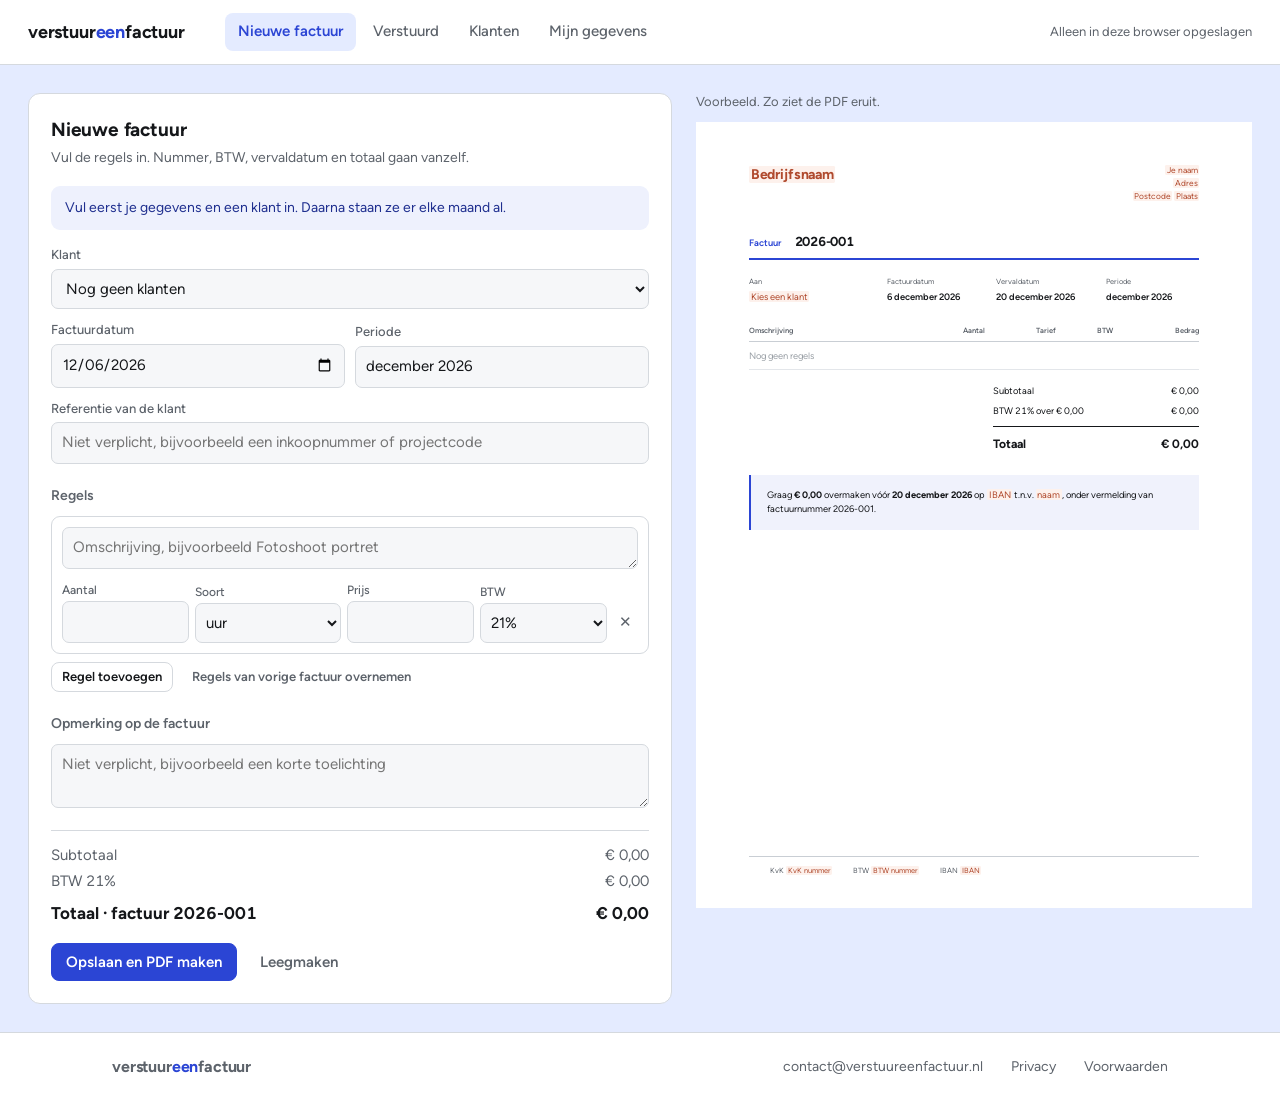
==== maken.html @ 12eea0ed "Factuurtool op /maken in de stijl van de site Kopie van de tool met het menu, lettertype en lichtbla" ====
<!doctype html>
<html lang="nl">
<head>
<meta charset="utf-8">
<meta name="viewport" content="width=device-width,initial-scale=1">
<title>Factuur maken | Verstuur een factuur</title>
<meta name="robots" content="noindex">
<!-- Alles lokaal: geen externe scripts of verzoeken. Gegevens staan alleen in de browser van de gebruiker. Stijl en lettertype komen van de eigen site. -->
<link rel="stylesheet" href="/assets/site.css">
<style>
:root{
  --desk:#e4ebff; --lb:#e4ebff;
}
*{box-sizing:border-box}
html,body{margin:0}
body{background:var(--desk);color:var(--ink);font:15px/1.45 var(--font);}
button,input,select,textarea{font:inherit;color:inherit}
:focus-visible{outline:2px solid var(--accent);outline-offset:2px}

/* Menu: zelfde als de landingspagina, met de tabbladen van de tool erin */
.app-nav .wrap{max-width:none;padding:0 28px}
.app-nav .logo{margin-right:12px}
.tabs{display:flex;gap:4px}
.tabs button{border:0;background:none;padding:8px 13px;border-radius:8px;cursor:pointer;color:var(--muted);font-weight:500;white-space:nowrap}
.tabs button:hover{background:var(--field);color:var(--ink)}
.tabs button[aria-selected=true]{background:var(--lb);color:var(--accent);font-weight:600}
.app-nav .local{margin-left:auto;font-size:13px;color:var(--muted);white-space:nowrap}

/* Melding op de telefoon */
.mobile-note{display:none;margin:12px 16px 0;padding:12px 14px;border:1.5px solid #cfd9fb;background:#fff;border-radius:12px;font-size:14px;gap:12px;align-items:center}
.mobile-note button{margin-left:auto;border:0;background:var(--accent);color:#fff;font-weight:600;border-radius:8px;padding:7px 12px;cursor:pointer}
@media (max-width:720px){
  .mobile-note:not([hidden]){display:flex}
  .app-nav .wrap{flex-wrap:wrap;height:auto;padding:10px 16px;gap:8px}
  .app-nav .tabs{order:3;width:100%;overflow-x:auto}
  .app-nav .local{display:none}
}

/* Werkvlak */
.work{display:grid;grid-template-columns:minmax(380px,520px) auto;justify-content:center;gap:40px;padding:28px;align-items:start}
.panel{background:var(--panel);border-radius:12px;padding:22px;border:1px solid var(--line)}
.panel h2{font-size:19px;margin:0 0 4px;letter-spacing:-.01em}
.panel p.hint{margin:0 0 18px;color:var(--muted);font-size:14px}
.panel h3{font-size:14px;margin:22px 0 10px;color:var(--muted);font-weight:600}
.view[hidden]{display:none}

label{display:block;font-size:13px;color:var(--muted);margin-bottom:4px;font-weight:500}
.f{margin-bottom:12px}
.row{display:grid;gap:10px;grid-template-columns:1fr 1fr;align-items:end}
.row3{display:grid;gap:10px;grid-template-columns:2fr 1fr;align-items:end}
input,select,textarea{width:100%;padding:9px 10px;border:1px solid var(--line);border-radius:7px;background:var(--field)}
input:focus,select:focus,textarea:focus{background:#fff;border-color:var(--accent);outline:none}
textarea{resize:vertical;min-height:40px}
input[type=color]{padding:2px;height:38px}

/* Factuurregels */
.line{border:1px solid var(--line);border-radius:9px;padding:10px;margin-bottom:8px;background:#fff}
.line .nums{display:grid;grid-template-columns:1fr 1.15fr 1fr 1fr auto;gap:6px;margin-top:6px;align-items:end}
.line .nums label{font-size:12px;margin-bottom:2px}
.line .nums select,.line .nums input{padding:9px 6px}
.del{border:0;background:none;color:var(--muted);cursor:pointer;padding:9px 6px;border-radius:6px}
.del:hover{color:var(--warn);background:#fbeeeb}

.btn{display:inline-flex;align-items:center;justify-content:center;gap:6px;border:1px solid var(--line);background:#fff;padding:9px 14px;border-radius:8px;cursor:pointer;font-weight:600}
.btn:hover{border-color:var(--ink)}
.btn.primary{background:var(--accent);border-color:var(--accent);color:#fff}
.btn.primary:hover{filter:brightness(1.08)}
.btn.small{padding:6px 10px;font-size:13px}
.btn.quiet{border-color:transparent;color:var(--muted)}
.btn.quiet:hover{color:var(--ink);border-color:var(--line)}
.actions{display:flex;flex-wrap:wrap;gap:8px;margin-top:16px}

.sum{margin-top:16px;padding-top:12px;border-top:1px solid var(--line);font-variant-numeric:tabular-nums}
.sum div{display:flex;justify-content:space-between;padding:2px 0;color:var(--muted)}
.sum div.tot{color:var(--ink);font-weight:700;font-size:17px;padding-top:6px}

.note{padding:12px 14px;border-radius:9px;background:#eef1fd;color:#1f2f8f;font-size:14px;margin-bottom:16px}
.note.ok{background:#e8f4ee;color:#155c39}
.note[hidden]{display:none}

/* Lijsten */
table.list{width:100%;border-collapse:collapse;font-variant-numeric:tabular-nums;font-size:14px}
table.list th{text-align:left;font-size:12px;color:var(--muted);font-weight:600;padding:6px 6px;border-bottom:1px solid var(--line)}
table.list td{overflow-wrap:break-word;padding:9px 6px;border-bottom:1px solid var(--line);vertical-align:middle}
table.list tr.sel td{background:#f1f3fd}
table.list tr{cursor:pointer}
table.list td.r,table.list th.r{text-align:right}
table.list td.r,table.list td.n{white-space:nowrap;overflow-wrap:normal}
.pill{display:inline-block;font-size:12px;padding:2px 8px;border-radius:99px;background:#fbeeeb;color:var(--warn);font-weight:600;border:0;cursor:pointer}
.pill.paid{background:#e8f4ee;color:var(--ok)}
.empty{color:var(--muted);font-size:14px;padding:12px 0}

/* Voorbeeld van het A4 */
.stage{position:sticky;top:88px}
.stage .cap{font-size:13px;color:var(--muted);margin:0 0 10px}
.sheetwrap{overflow:auto}
.sheet{zoom:.85}

/* ===== De factuur zelf ===== */
.inv{--c:var(--accent);width:210mm;min-height:297mm;background:#fff;padding:16mm 20mm 12mm;box-shadow:0 1px 2px rgba(20,30,50,.08),0 12px 40px rgba(20,30,50,.10);display:flex;flex-direction:column;font:10pt/1.5 var(--font);color:#15171a}
.inv .top{display:flex;justify-content:space-between;align-items:flex-start;gap:12mm}
.inv .brand img{max-height:22mm;max-width:70mm;display:block}
.inv .brand .name{font-size:15pt;font-weight:700;letter-spacing:-.01em}
.inv .from{text-align:right;font-size:9pt;color:#5d636b;line-height:1.55}
.inv .title{margin:12mm 0 0;display:flex;align-items:baseline;gap:5mm;border-bottom:2.5pt solid var(--c);padding-bottom:3mm}
.inv .title .w{font-size:10pt;font-weight:600;color:var(--c)}
.inv .title .nr{font-size:14pt;font-weight:700;letter-spacing:-.02em;line-height:1;font-variant-numeric:tabular-nums}
.inv .title .ref{margin-left:auto;font-size:10pt;color:#5d636b}
.inv .title .ref b{color:#15171a;font-weight:600;margin-left:1.5mm}
.inv .meta{display:grid;grid-template-columns:1.3fr 1fr 1fr 1fr;gap:6mm;margin:6mm 0 8mm}
.inv .meta .k{font-size:8pt;color:#5d636b;margin-bottom:1mm}
.inv .meta .v{font-weight:600}
.inv .meta .to .v{font-weight:400;line-height:1.5}
.inv .meta .to .v b{font-weight:600}
.inv table{width:100%;border-collapse:collapse;font-variant-numeric:tabular-nums}
.inv th{font-size:8pt;color:#5d636b;font-weight:600;text-align:left;padding:0 0 2mm;border-bottom:.6pt solid #c9ced4}
.inv td{padding:2.4mm 0;border-bottom:.6pt solid #e3e6ea;vertical-align:top}
.inv tr{break-inside:avoid}
.inv .r{text-align:right}
.inv td.d{padding-right:6mm;white-space:pre-line}
.inv .totals{margin-left:auto;width:78mm;margin-top:4mm;break-inside:avoid;font-variant-numeric:tabular-nums}
.inv .totals div{display:flex;justify-content:space-between;padding:1.2mm 0}
.inv .totals .g{border-top:1.4pt solid #15171a;margin-top:2mm;padding-top:3mm;font-size:13pt;font-weight:700}
.inv .memo{margin-top:6mm;white-space:pre-line}
.inv .pay{margin-top:7mm;break-inside:avoid;padding:5mm 6mm;background:color-mix(in srgb,var(--c) 7%,#fff);border-left:2.5pt solid var(--c)}
.inv .nw{white-space:nowrap}
.inv .qr{margin:5mm 0 0;break-inside:avoid;break-before:avoid;width:110mm;display:flex;align-items:center;gap:5mm;font-size:8.5pt;line-height:1.45;color:#5d636b}
.inv .qr figcaption{flex:1;border-left:1.4pt solid var(--c);padding-left:4mm}
.inv .qr figcaption b{display:block;color:#15171a;font-size:9.5pt;margin-bottom:1mm}
.inv .qr svg{width:26mm;height:26mm;display:block;flex:none}
.inv .grow{flex:1}
.inv .paygroup,.inv .endgroup{break-inside:avoid}
.inv .terms{margin-top:6mm;break-inside:avoid;font-size:8pt;color:#5d636b;white-space:pre-line;max-width:140mm}
.inv .foot{margin-top:6mm;break-inside:avoid;break-before:avoid;padding-top:3mm;border-top:.6pt solid #c9ced4;display:flex;flex-wrap:wrap;gap:2mm 8mm;font-size:8pt;color:#5d636b}
.inv .foot b{color:#15171a;font-weight:600}
.inv .ph{color:#b04a2e;background:#fdf1ec;border-radius:2px;padding:0 2px}

@media (min-width:1600px){ .sheet{zoom:1} }
@media (max-width:1320px){
  .work{grid-template-columns:minmax(360px,1fr) auto;gap:24px}
  .sheet{zoom:.7}
}
@media (max-width:980px){
  .work{grid-template-columns:1fr;padding:16px}
  .stage{position:static}
  .sheet{zoom:.5}
}

@media print{
  @page{size:A4;margin:0}   /* geen marge: dan zet de browser er geen eigen kop/voettekst in */
  body{background:#fff}
  .app-nav,.mobile-note,.site-foot,.panel,.stage .cap{display:none!important}
  .work{display:block;padding:0}
  .stage{position:static}
  .sheet{zoom:1}
  .inv{box-shadow:none;min-height:296mm;-webkit-box-decoration-break:clone;box-decoration-break:clone}   /* clone: witruimte boven en onder op elke pagina */
  .inv .ph{background:none}
}
</style>
</head>
<body>

<header class="site-nav app-nav">
  <div class="wrap">
  <a class="logo" href="/">verstuur<span>een</span>factuur</a>
  <nav class="tabs" role="tablist" aria-label="Onderdelen van de tool">
    <button role="tab" data-tab="nieuw" aria-selected="true">Nieuwe factuur</button>
    <button role="tab" data-tab="archief">Verstuurd</button>
    <button role="tab" data-tab="klanten">Klanten</button>
    <button role="tab" data-tab="ik">Mijn gegevens</button>
  </nav>
  <span class="local">Alleen in deze browser opgeslagen</span>
  </div>
</header>
<div class="mobile-note" id="mobile-note" hidden><span>Dit werkt het best op een computer. Op een telefoon kan het ook, maar het is minder handig.</span><button type="button" id="mobile-ok">Oké</button></div>

<main class="work">
  <section>
    <!-- Nieuwe factuur -->
    <div class="panel view" id="v-nieuw">
      <h2>Nieuwe factuur</h2>
      <p class="hint">Vul de regels in. Nummer, BTW, vervaldatum en totaal gaan vanzelf.</p>
      <div class="note" id="firstrun" hidden>Vul eerst je gegevens en een klant in. Daarna staan ze er elke maand al.</div>

      <div class="f">
        <label for="d-klant">Klant</label>
        <select id="d-klant"></select>
      </div>
      <div class="row">
        <div class="f"><label for="d-datum">Factuurdatum</label><input id="d-datum" type="date"></div>
        <div class="f"><label for="d-periode">Periode</label><input id="d-periode" placeholder="oktober 2026"></div>
      </div>
      <div class="f"><label for="d-ref">Referentie van de klant</label><input id="d-ref" placeholder="Niet verplicht, bijvoorbeeld een inkoopnummer of projectcode"></div>

      <h3>Regels</h3>
      <div id="lines"></div>
      <div class="actions" style="margin-top:4px">
        <button class="btn small" id="addline">Regel toevoegen</button>
        <button class="btn small quiet" id="copylast">Regels van vorige factuur overnemen</button>
      </div>

      <h3>Opmerking op de factuur</h3>
      <textarea id="d-notitie" rows="2" placeholder="Niet verplicht, bijvoorbeeld een korte toelichting"></textarea>

      <div class="sum" id="sum"></div>

      <div class="actions">
        <button class="btn primary" id="finish">Opslaan en PDF maken</button>
        <button class="btn quiet" id="reset">Leegmaken</button>
      </div>
    </div>

    <!-- Archief -->
    <div class="panel view" id="v-archief" hidden>
      <h2>Verstuurd</h2>
      <p class="hint">Klik op een factuur om hem te bekijken. Klik op het label om hem op betaald te zetten.</p>
      <div class="note ok" id="saved" hidden></div>
      <div id="archlist"></div>
      <div class="actions" id="archactions" hidden>
        <button class="btn primary" id="a-pdf">PDF opnieuw maken</button>
        <button class="btn" id="a-mail">Mail opstellen</button>
        <button class="btn quiet" id="a-copy">Kopiëren naar nieuwe factuur</button>
        <button class="btn quiet" id="a-del" hidden>Laatste factuur verwijderen</button>
      </div>
    </div>

    <!-- Klanten -->
    <div class="panel view" id="v-klanten" hidden>
      <h2>Klanten</h2>
      <p class="hint">Eén keer invullen. Werk je per uur, dan staat het tarief al klaar. Bij een vast bedrag vul je elke maand alleen het bedrag in.</p>
      <div id="klantlist"></div>
      <h3 id="k-kop">Nieuwe klant</h3>
      <form id="klantform" autocomplete="off">
        <div class="f"><label for="k-naam">Bedrijfsnaam</label><input id="k-naam" required></div>
        <div class="f"><label for="k-contact">T.a.v.</label><input id="k-contact" placeholder="Naam contactpersoon"></div>
        <div class="f"><label for="k-adres">Adres</label><input id="k-adres"></div>
        <div class="row">
          <div class="f"><label for="k-postcode">Postcode</label><input id="k-postcode"></div>
          <div class="f"><label for="k-plaats">Plaats</label><input id="k-plaats"></div>
        </div>
        <div class="f"><label for="k-email">E-mailadres voor facturen</label><input id="k-email" type="email"></div>
        <div class="f"><label for="k-werkwijze">Werkwijze</label><select id="k-werkwijze"><option value="uur">Per uur</option><option value="vast">Vast bedrag per maand</option></select></div>
        <div class="row">
          <div class="f"><label for="k-tarief">Uurtarief excl. BTW</label><input id="k-tarief" inputmode="decimal" placeholder="85"></div>
          <div class="f"><label for="k-btw">BTW nummer klant</label><input id="k-btw" placeholder="Niet verplicht"></div>
        </div>
        <div class="f"><label for="k-ref">Vaste referentie</label><input id="k-ref" placeholder="Niet verplicht, komt dan elke keer op de factuur"></div>
        <div class="actions">
          <button class="btn primary" type="submit" id="k-save">Klant opslaan</button>
          <button class="btn quiet" type="button" id="k-cancel" hidden>Annuleren</button>
          <button class="btn quiet" type="button" id="k-del" hidden>Klant verwijderen</button>
        </div>
      </form>
    </div>

    <!-- Mijn gegevens -->
    <div class="panel view" id="v-ik" hidden>
      <h2>Mijn gegevens</h2>
      <p class="hint">Staat onderaan en bovenaan elke factuur. Wordt automatisch bewaard.</p>
      <div class="f"><label for="m-bedrijf">Bedrijfsnaam</label><input id="m-bedrijf" data-me="bedrijf"></div>
      <div class="f"><label for="m-naam">Je naam</label><input id="m-naam" data-me="naam"></div>
      <div class="f"><label for="m-adres">Adres</label><input id="m-adres" data-me="adres"></div>
      <div class="row">
        <div class="f"><label for="m-postcode">Postcode</label><input id="m-postcode" data-me="postcode"></div>
        <div class="f"><label for="m-plaats">Plaats</label><input id="m-plaats" data-me="plaats"></div>
      </div>
      <div class="row">
        <div class="f"><label for="m-email">E-mail</label><input id="m-email" data-me="email"></div>
        <div class="f"><label for="m-tel">Telefoon</label><input id="m-tel" data-me="tel"></div>
      </div>
      <div class="row">
        <div class="f"><label for="m-kvk">KvK nummer</label><input id="m-kvk" data-me="kvk"></div>
        <div class="f"><label for="m-btw">BTW nummer</label><input id="m-btw" data-me="btw" placeholder="NL000000000B01"></div>
      </div>
      <div class="row3">
        <div class="f"><label for="m-iban">IBAN</label><input id="m-iban" data-me="iban"></div>
        <div class="f"><label for="m-tnv">T.n.v.</label><input id="m-tnv" data-me="tnv"></div>
      </div>

      <h3>Factuurnummer</h3>
      <div class="row">
        <div class="f"><label for="m-prefix">Begint met (letters en punten mogen)</label><input id="m-prefix" data-me="prefix" placeholder="2026.D"></div>
        <div class="f"><label for="m-volgnr">Volgende nummer</label><input id="m-volgnr" data-me="volgnr" inputmode="numeric"></div>
      </div>
      <div class="row">
        <div class="f"><label for="m-cijfers">Aantal cijfers</label><input id="m-cijfers" data-me="cijfers" inputmode="numeric"></div>
        <div class="f"><label for="m-termijn">Betaaltermijn in dagen</label><input id="m-termijn" data-me="termijn" inputmode="numeric"></div>
      </div>
      <p class="hint" id="nrvoorbeeld" style="margin-top:-4px"></p>

      <div class="f"><label for="m-voorwaarden">Tekst over voorwaarden onderaan de factuur</label><textarea id="m-voorwaarden" data-me="voorwaarden" rows="2" placeholder="Niet verplicht, bijvoorbeeld: Op al mijn diensten zijn mijn algemene voorwaarden van toepassing."></textarea></div>

      <h3>Mailen</h3>
      <div class="row">
        <div class="f"><label for="m-mailvia">Mailen via</label><select id="m-mailvia" data-me="mailvia"><option value="app">Mailprogramma op je computer</option><option value="gmail">Gmail in de browser</option></select></div>
        <div class="f"><label for="m-gmail">Google account</label><input id="m-gmail" data-me="gmail" placeholder="Hoofdadres, geen alias"></div>
      </div>
      <div class="f"><label for="m-mailonderwerp">Onderwerp van de mail</label><input id="m-mailonderwerp" data-me="mailonderwerp"></div>
      <div class="f"><label for="m-mailtekst">Tekst van de mail</label><textarea id="m-mailtekst" data-me="mailtekst" rows="7"></textarea></div>
      <p class="hint" style="margin-top:-4px">Deze woorden vult de tool zelf in: {nummer} {periode} {totaal} {vervaldatum} {klant} {contact} {referentie} {bedrijf} {naam}</p>
      <button class="btn small quiet" id="m-mailreset" style="margin-bottom:12px">Standaardtekst terugzetten</button>
      <div class="f"><label for="m-boekhoud">Kopie naar (BCC), bijvoorbeeld het inboxadres van je boekhouding</label><input id="m-boekhoud" data-me="boekhoud" type="email" placeholder="Niet verplicht"></div>

      <div class="f"><label for="m-qr">QR code om te betalen op de factuur</label><select id="m-qr" data-me="qr"><option value="ja">Ja</option><option value="nee">Nee</option></select></div>

      <h3>Uiterlijk</h3>
      <div class="row">
        <div class="f"><label for="m-logo">Logo</label><input id="m-logo" type="file" accept="image/*"></div>
        <div class="f"><label for="m-kleur">Kleur</label><input id="m-kleur" data-me="kleur" type="color"></div>
      </div>
      <button class="btn small quiet" id="m-logodel">Logo weghalen</button>

      <h3>Back-up</h3>
      <p class="hint">Je gegevens staan in deze browser. Maak af en toe een back-up, bijvoorbeeld naar je iCloud map.</p>
      <div class="actions" style="margin-top:0">
        <button class="btn" id="b-export">Back-up downloaden</button>
        <label class="btn" style="margin:0;color:var(--ink)">Back-up terugzetten<input id="b-import" type="file" accept="application/json" hidden></label>
      </div>
    </div>
  </section>

  <section class="stage">
    <p class="cap" id="cap">Voorbeeld. Zo ziet de PDF eruit.</p>
    <div class="sheetwrap"><div class="sheet" id="sheet"></div></div>
  </section>
</main>

<script>
/* qrcode-generator 1.4.4, Kazuhiko Arase, MIT licentie. Inline opgenomen: geen externe verzoeken. */
var qrcode=function(){function i(t,r){function a(t,r){g=function(t){for(var r=new Array(t),e=0;e<t;e+=1){r[e]=new Array(t);for(var n=0;n<t;n+=1)r[e][n]=null}return r}(l=4*u+17),e(0,0),e(l-7,0),e(0,l-7),i(),o(),v(t,r),7<=u&&h(t),null==n&&(n=w(u,f,c)),d(n,r)}var u=t,f=y[r],g=null,l=0,n=null,c=[],s={},e=function(t,r){for(var e=-1;e<=7;e+=1)if(!(t+e<=-1||l<=t+e))for(var n=-1;n<=7;n+=1)r+n<=-1||l<=r+n||(g[t+e][r+n]=0<=e&&e<=6&&(0==n||6==n)||0<=n&&n<=6&&(0==e||6==e)||2<=e&&e<=4&&2<=n&&n<=4)},o=function(){for(var t=8;t<l-8;t+=1)null==g[t][6]&&(g[t][6]=t%2==0);for(var r=8;r<l-8;r+=1)null==g[6][r]&&(g[6][r]=r%2==0)},i=function(){for(var t=B.getPatternPosition(u),r=0;r<t.length;r+=1)for(var e=0;e<t.length;e+=1){var n=t[r],o=t[e];if(null==g[n][o])for(var i=-2;i<=2;i+=1)for(var a=-2;a<=2;a+=1)g[n+i][o+a]=-2==i||2==i||-2==a||2==a||0==i&&0==a}},h=function(t){for(var r=B.getBCHTypeNumber(u),e=0;e<18;e+=1){var n=!t&&1==(r>>e&1);g[Math.floor(e/3)][e%3+l-8-3]=n}for(e=0;e<18;e+=1){n=!t&&1==(r>>e&1);g[e%3+l-8-3][Math.floor(e/3)]=n}},v=function(t,r){for(var e=f<<3|r,n=B.getBCHTypeInfo(e),o=0;o<15;o+=1){var i=!t&&1==(n>>o&1);o<6?g[o][8]=i:o<8?g[o+1][8]=i:g[l-15+o][8]=i}for(o=0;o<15;o+=1){i=!t&&1==(n>>o&1);o<8?g[8][l-o-1]=i:o<9?g[8][15-o-1+1]=i:g[8][15-o-1]=i}g[l-8][8]=!t},d=function(t,r){for(var e=-1,n=l-1,o=7,i=0,a=B.getMaskFunction(r),u=l-1;0<u;u-=2)for(6==u&&(u-=1);;){for(var f=0;f<2;f+=1)if(null==g[n][u-f]){var c=!1;i<t.length&&(c=1==(t[i]>>>o&1)),a(n,u-f)&&(c=!c),g[n][u-f]=c,-1==(o-=1)&&(i+=1,o=7)}if((n+=e)<0||l<=n){n-=e,e=-e;break}}},w=function(t,r,e){for(var n=b.getRSBlocks(t,r),o=M(),i=0;i<e.length;i+=1){var a=e[i];o.put(a.getMode(),4),o.put(a.getLength(),B.getLengthInBits(a.getMode(),t)),a.write(o)}var u=0;for(i=0;i<n.length;i+=1)u+=n[i].dataCount;if(o.getLengthInBits()>8*u)throw"code length overflow. ("+o.getLengthInBits()+">"+8*u+")";for(o.getLengthInBits()+4<=8*u&&o.put(0,4);o.getLengthInBits()%8!=0;)o.putBit(!1);for(;!(o.getLengthInBits()>=8*u||(o.put(236,8),o.getLengthInBits()>=8*u));)o.put(17,8);return function(t,r){for(var e=0,n=0,o=0,i=new Array(r.length),a=new Array(r.length),u=0;u<r.length;u+=1){var f=r[u].dataCount,c=r[u].totalCount-f;n=Math.max(n,f),o=Math.max(o,c),i[u]=new Array(f);for(var g=0;g<i[u].length;g+=1)i[u][g]=255&t.getBuffer()[g+e];e+=f;var l=B.getErrorCorrectPolynomial(c),h=C(i[u],l.getLength()-1).mod(l);a[u]=new Array(l.getLength()-1);for(g=0;g<a[u].length;g+=1){var s=g+h.getLength()-a[u].length;a[u][g]=0<=s?h.getAt(s):0}}var v=0;for(g=0;g<r.length;g+=1)v+=r[g].totalCount;var d=new Array(v),w=0;for(g=0;g<n;g+=1)for(u=0;u<r.length;u+=1)g<i[u].length&&(d[w]=i[u][g],w+=1);for(g=0;g<o;g+=1)for(u=0;u<r.length;u+=1)g<a[u].length&&(d[w]=a[u][g],w+=1);return d}(o,n)};s.addData=function(t,r){var e=null;switch(r=r||"Byte"){case"Numeric":e=x(t);break;case"Alphanumeric":e=m(t);break;case"Byte":e=L(t);break;case"Kanji":e=D(t);break;default:throw"mode:"+r}c.push(e),n=null},s.isDark=function(t,r){if(t<0||l<=t||r<0||l<=r)throw t+","+r;return g[t][r]},s.getModuleCount=function(){return l},s.make=function(){if(u<1){for(var t=1;t<40;t++){for(var r=b.getRSBlocks(t,f),e=M(),n=0;n<c.length;n++){var o=c[n];e.put(o.getMode(),4),e.put(o.getLength(),B.getLengthInBits(o.getMode(),t)),o.write(e)}var i=0;for(n=0;n<r.length;n++)i+=r[n].dataCount;if(e.getLengthInBits()<=8*i)break}u=t}a(!1,function(){for(var t=0,r=0,e=0;e<8;e+=1){a(!0,e);var n=B.getLostPoint(s);(0==e||n<t)&&(t=n,r=e)}return r}())},s.createTableTag=function(t,r){t=t||2;var e="";e+='<table style="',e+=" border-width: 0px; border-style: none;",e+=" border-collapse: collapse;",e+=" padding: 0px; margin: "+(r=void 0===r?4*t:r)+"px;",e+='">',e+="<tbody>";for(var n=0;n<s.getModuleCount();n+=1){e+="<tr>";for(var o=0;o<s.getModuleCount();o+=1)e+='<td style="',e+=" border-width: 0px; border-style: none;",e+=" border-collapse: collapse;",e+=" padding: 0px; margin: 0px;",e+=" width: "+t+"px;",e+=" height: "+t+"px;",e+=" background-color: ",e+=s.isDark(n,o)?"#000000":"#ffffff",e+=";",e+='"/>';e+="</tr>"}return e+="</tbody>",e+="</table>"},s.createSvgTag=function(t,r,e,n){var o={};"object"==typeof t&&(t=(o=t).cellSize,r=o.margin,e=o.alt,n=o.title),t=t||2,r=void 0===r?4*t:r,(e="string"==typeof e?{text:e}:e||{}).text=e.text||null,e.id=e.text?e.id||"qrcode-description":null,(n="string"==typeof n?{text:n}:n||{}).text=n.text||null,n.id=n.text?n.id||"qrcode-title":null;var i,a,u,f,c=s.getModuleCount()*t+2*r,g="";for(f="l"+t+",0 0,"+t+" -"+t+",0 0,-"+t+"z ",g+='<svg version="1.1" xmlns="http://www.w3.org/2000/svg"',g+=o.scalable?"":' width="'+c+'px" height="'+c+'px"',g+=' viewBox="0 0 '+c+" "+c+'" ',g+=' preserveAspectRatio="xMinYMin meet"',g+=n.text||e.text?' role="img" aria-labelledby="'+p([n.id,e.id].join(" ").trim())+'"':"",g+=">",g+=n.text?'<title id="'+p(n.id)+'">'+p(n.text)+"</title>":"",g+=e.text?'<description id="'+p(e.id)+'">'+p(e.text)+"</description>":"",g+='<rect width="100%" height="100%" fill="white" cx="0" cy="0"/>',g+='<path d="',a=0;a<s.getModuleCount();a+=1)for(u=a*t+r,i=0;i<s.getModuleCount();i+=1)s.isDark(a,i)&&(g+="M"+(i*t+r)+","+u+f);return g+='" stroke="transparent" fill="black"/>',g+="</svg>"},s.createDataURL=function(o,t){o=o||2,t=void 0===t?4*o:t;var r=s.getModuleCount()*o+2*t,i=t,a=r-t;return I(r,r,function(t,r){if(i<=t&&t<a&&i<=r&&r<a){var e=Math.floor((t-i)/o),n=Math.floor((r-i)/o);return s.isDark(n,e)?0:1}return 1})},s.createImgTag=function(t,r,e){t=t||2,r=void 0===r?4*t:r;var n=s.getModuleCount()*t+2*r,o="";return o+="<img",o+=' src="',o+=s.createDataURL(t,r),o+='"',o+=' width="',o+=n,o+='"',o+=' height="',o+=n,o+='"',e&&(o+=' alt="',o+=p(e),o+='"'),o+="/>"};var p=function(t){for(var r="",e=0;e<t.length;e+=1){var n=t.charAt(e);switch(n){case"<":r+="&lt;";break;case">":r+="&gt;";break;case"&":r+="&amp;";break;case'"':r+="&quot;";break;default:r+=n}}return r};return s.createASCII=function(t,r){if((t=t||1)<2)return function(t){t=void 0===t?2:t;var r,e,n,o,i,a=1*s.getModuleCount()+2*t,u=t,f=a-t,c={"██":"█","█ ":"▀"," █":"▄","  ":" "},g={"██":"▀","█ ":"▀"," █":" ","  ":" "},l="";for(r=0;r<a;r+=2){for(n=Math.floor((r-u)/1),o=Math.floor((r+1-u)/1),e=0;e<a;e+=1)i="█",u<=e&&e<f&&u<=r&&r<f&&s.isDark(n,Math.floor((e-u)/1))&&(i=" "),u<=e&&e<f&&u<=r+1&&r+1<f&&s.isDark(o,Math.floor((e-u)/1))?i+=" ":i+="█",l+=t<1&&f<=r+1?g[i]:c[i];l+="\n"}return a%2&&0<t?l.substring(0,l.length-a-1)+Array(1+a).join("▀"):l.substring(0,l.length-1)}(r);t-=1,r=void 0===r?2*t:r;var e,n,o,i,a=s.getModuleCount()*t+2*r,u=r,f=a-r,c=Array(t+1).join("██"),g=Array(t+1).join("  "),l="",h="";for(e=0;e<a;e+=1){for(o=Math.floor((e-u)/t),h="",n=0;n<a;n+=1)i=1,u<=n&&n<f&&u<=e&&e<f&&s.isDark(o,Math.floor((n-u)/t))&&(i=0),h+=i?c:g;for(o=0;o<t;o+=1)l+=h+"\n"}return l.substring(0,l.length-1)},s.renderTo2dContext=function(t,r){r=r||2;for(var e=s.getModuleCount(),n=0;n<e;n++)for(var o=0;o<e;o++)t.fillStyle=s.isDark(n,o)?"black":"white",t.fillRect(n*r,o*r,r,r)},s}i.stringToBytes=(i.stringToBytesFuncs={default:function(t){for(var r=[],e=0;e<t.length;e+=1){var n=t.charCodeAt(e);r.push(255&n)}return r}}).default,i.createStringToBytes=function(u,f){var i=function(){function t(){var t=r.read();if(-1==t)throw"eof";return t}for(var r=S(u),e=0,n={};;){var o=r.read();if(-1==o)break;var i=t(),a=t()<<8|t();n[String.fromCharCode(o<<8|i)]=a,e+=1}if(e!=f)throw e+" != "+f;return n}(),a="?".charCodeAt(0);return function(t){for(var r=[],e=0;e<t.length;e+=1){var n=t.charCodeAt(e);if(n<128)r.push(n);else{var o=i[t.charAt(e)];"number"==typeof o?(255&o)==o?r.push(o):(r.push(o>>>8),r.push(255&o)):r.push(a)}}return r}};var r,t,a=1,u=2,o=4,f=8,y={L:1,M:0,Q:3,H:2},e=0,n=1,c=2,g=3,l=4,h=5,s=6,v=7,B=(r=[[],[6,18],[6,22],[6,26],[6,30],[6,34],[6,22,38],[6,24,42],[6,26,46],[6,28,50],[6,30,54],[6,32,58],[6,34,62],[6,26,46,66],[6,26,48,70],[6,26,50,74],[6,30,54,78],[6,30,56,82],[6,30,58,86],[6,34,62,90],[6,28,50,72,94],[6,26,50,74,98],[6,30,54,78,102],[6,28,54,80,106],[6,32,58,84,110],[6,30,58,86,114],[6,34,62,90,118],[6,26,50,74,98,122],[6,30,54,78,102,126],[6,26,52,78,104,130],[6,30,56,82,108,134],[6,34,60,86,112,138],[6,30,58,86,114,142],[6,34,62,90,118,146],[6,30,54,78,102,126,150],[6,24,50,76,102,128,154],[6,28,54,80,106,132,158],[6,32,58,84,110,136,162],[6,26,54,82,110,138,166],[6,30,58,86,114,142,170]],(t={}).getBCHTypeInfo=function(t){for(var r=t<<10;0<=d(r)-d(1335);)r^=1335<<d(r)-d(1335);return 21522^(t<<10|r)},t.getBCHTypeNumber=function(t){for(var r=t<<12;0<=d(r)-d(7973);)r^=7973<<d(r)-d(7973);return t<<12|r},t.getPatternPosition=function(t){return r[t-1]},t.getMaskFunction=function(t){switch(t){case e:return function(t,r){return(t+r)%2==0};case n:return function(t,r){return t%2==0};case c:return function(t,r){return r%3==0};case g:return function(t,r){return(t+r)%3==0};case l:return function(t,r){return(Math.floor(t/2)+Math.floor(r/3))%2==0};case h:return function(t,r){return t*r%2+t*r%3==0};case s:return function(t,r){return(t*r%2+t*r%3)%2==0};case v:return function(t,r){return(t*r%3+(t+r)%2)%2==0};default:throw"bad maskPattern:"+t}},t.getErrorCorrectPolynomial=function(t){for(var r=C([1],0),e=0;e<t;e+=1)r=r.multiply(C([1,w.gexp(e)],0));return r},t.getLengthInBits=function(t,r){if(1<=r&&r<10)switch(t){case a:return 10;case u:return 9;case o:case f:return 8;default:throw"mode:"+t}else if(r<27)switch(t){case a:return 12;case u:return 11;case o:return 16;case f:return 10;default:throw"mode:"+t}else{if(!(r<41))throw"type:"+r;switch(t){case a:return 14;case u:return 13;case o:return 16;case f:return 12;default:throw"mode:"+t}}},t.getLostPoint=function(t){for(var r=t.getModuleCount(),e=0,n=0;n<r;n+=1)for(var o=0;o<r;o+=1){for(var i=0,a=t.isDark(n,o),u=-1;u<=1;u+=1)if(!(n+u<0||r<=n+u))for(var f=-1;f<=1;f+=1)o+f<0||r<=o+f||0==u&&0==f||a==t.isDark(n+u,o+f)&&(i+=1);5<i&&(e+=3+i-5)}for(n=0;n<r-1;n+=1)for(o=0;o<r-1;o+=1){var c=0;t.isDark(n,o)&&(c+=1),t.isDark(n+1,o)&&(c+=1),t.isDark(n,o+1)&&(c+=1),t.isDark(n+1,o+1)&&(c+=1),0!=c&&4!=c||(e+=3)}for(n=0;n<r;n+=1)for(o=0;o<r-6;o+=1)t.isDark(n,o)&&!t.isDark(n,o+1)&&t.isDark(n,o+2)&&t.isDark(n,o+3)&&t.isDark(n,o+4)&&!t.isDark(n,o+5)&&t.isDark(n,o+6)&&(e+=40);for(o=0;o<r;o+=1)for(n=0;n<r-6;n+=1)t.isDark(n,o)&&!t.isDark(n+1,o)&&t.isDark(n+2,o)&&t.isDark(n+3,o)&&t.isDark(n+4,o)&&!t.isDark(n+5,o)&&t.isDark(n+6,o)&&(e+=40);var g=0;for(o=0;o<r;o+=1)for(n=0;n<r;n+=1)t.isDark(n,o)&&(g+=1);return e+=Math.abs(100*g/r/r-50)/5*10},t);function d(t){for(var r=0;0!=t;)r+=1,t>>>=1;return r}var w=function(){for(var r=new Array(256),e=new Array(256),t=0;t<8;t+=1)r[t]=1<<t;for(t=8;t<256;t+=1)r[t]=r[t-4]^r[t-5]^r[t-6]^r[t-8];for(t=0;t<255;t+=1)e[r[t]]=t;var n={glog:function(t){if(t<1)throw"glog("+t+")";return e[t]},gexp:function(t){for(;t<0;)t+=255;for(;256<=t;)t-=255;return r[t]}};return n}();function C(n,o){if(void 0===n.length)throw n.length+"/"+o;var r=function(){for(var t=0;t<n.length&&0==n[t];)t+=1;for(var r=new Array(n.length-t+o),e=0;e<n.length-t;e+=1)r[e]=n[e+t];return r}(),i={getAt:function(t){return r[t]},getLength:function(){return r.length},multiply:function(t){for(var r=new Array(i.getLength()+t.getLength()-1),e=0;e<i.getLength();e+=1)for(var n=0;n<t.getLength();n+=1)r[e+n]^=w.gexp(w.glog(i.getAt(e))+w.glog(t.getAt(n)));return C(r,0)},mod:function(t){if(i.getLength()-t.getLength()<0)return i;for(var r=w.glog(i.getAt(0))-w.glog(t.getAt(0)),e=new Array(i.getLength()),n=0;n<i.getLength();n+=1)e[n]=i.getAt(n);for(n=0;n<t.getLength();n+=1)e[n]^=w.gexp(w.glog(t.getAt(n))+r);return C(e,0).mod(t)}};return i}function p(){var e=[],o={writeByte:function(t){e.push(255&t)},writeShort:function(t){o.writeByte(t),o.writeByte(t>>>8)},writeBytes:function(t,r,e){r=r||0,e=e||t.length;for(var n=0;n<e;n+=1)o.writeByte(t[n+r])},writeString:function(t){for(var r=0;r<t.length;r+=1)o.writeByte(t.charCodeAt(r))},toByteArray:function(){return e},toString:function(){var t="";t+="[";for(var r=0;r<e.length;r+=1)0<r&&(t+=","),t+=e[r];return t+="]"}};return o}var k,A,b=(k=[[1,26,19],[1,26,16],[1,26,13],[1,26,9],[1,44,34],[1,44,28],[1,44,22],[1,44,16],[1,70,55],[1,70,44],[2,35,17],[2,35,13],[1,100,80],[2,50,32],[2,50,24],[4,25,9],[1,134,108],[2,67,43],[2,33,15,2,34,16],[2,33,11,2,34,12],[2,86,68],[4,43,27],[4,43,19],[4,43,15],[2,98,78],[4,49,31],[2,32,14,4,33,15],[4,39,13,1,40,14],[2,121,97],[2,60,38,2,61,39],[4,40,18,2,41,19],[4,40,14,2,41,15],[2,146,116],[3,58,36,2,59,37],[4,36,16,4,37,17],[4,36,12,4,37,13],[2,86,68,2,87,69],[4,69,43,1,70,44],[6,43,19,2,44,20],[6,43,15,2,44,16],[4,101,81],[1,80,50,4,81,51],[4,50,22,4,51,23],[3,36,12,8,37,13],[2,116,92,2,117,93],[6,58,36,2,59,37],[4,46,20,6,47,21],[7,42,14,4,43,15],[4,133,107],[8,59,37,1,60,38],[8,44,20,4,45,21],[12,33,11,4,34,12],[3,145,115,1,146,116],[4,64,40,5,65,41],[11,36,16,5,37,17],[11,36,12,5,37,13],[5,109,87,1,110,88],[5,65,41,5,66,42],[5,54,24,7,55,25],[11,36,12,7,37,13],[5,122,98,1,123,99],[7,73,45,3,74,46],[15,43,19,2,44,20],[3,45,15,13,46,16],[1,135,107,5,136,108],[10,74,46,1,75,47],[1,50,22,15,51,23],[2,42,14,17,43,15],[5,150,120,1,151,121],[9,69,43,4,70,44],[17,50,22,1,51,23],[2,42,14,19,43,15],[3,141,113,4,142,114],[3,70,44,11,71,45],[17,47,21,4,48,22],[9,39,13,16,40,14],[3,135,107,5,136,108],[3,67,41,13,68,42],[15,54,24,5,55,25],[15,43,15,10,44,16],[4,144,116,4,145,117],[17,68,42],[17,50,22,6,51,23],[19,46,16,6,47,17],[2,139,111,7,140,112],[17,74,46],[7,54,24,16,55,25],[34,37,13],[4,151,121,5,152,122],[4,75,47,14,76,48],[11,54,24,14,55,25],[16,45,15,14,46,16],[6,147,117,4,148,118],[6,73,45,14,74,46],[11,54,24,16,55,25],[30,46,16,2,47,17],[8,132,106,4,133,107],[8,75,47,13,76,48],[7,54,24,22,55,25],[22,45,15,13,46,16],[10,142,114,2,143,115],[19,74,46,4,75,47],[28,50,22,6,51,23],[33,46,16,4,47,17],[8,152,122,4,153,123],[22,73,45,3,74,46],[8,53,23,26,54,24],[12,45,15,28,46,16],[3,147,117,10,148,118],[3,73,45,23,74,46],[4,54,24,31,55,25],[11,45,15,31,46,16],[7,146,116,7,147,117],[21,73,45,7,74,46],[1,53,23,37,54,24],[19,45,15,26,46,16],[5,145,115,10,146,116],[19,75,47,10,76,48],[15,54,24,25,55,25],[23,45,15,25,46,16],[13,145,115,3,146,116],[2,74,46,29,75,47],[42,54,24,1,55,25],[23,45,15,28,46,16],[17,145,115],[10,74,46,23,75,47],[10,54,24,35,55,25],[19,45,15,35,46,16],[17,145,115,1,146,116],[14,74,46,21,75,47],[29,54,24,19,55,25],[11,45,15,46,46,16],[13,145,115,6,146,116],[14,74,46,23,75,47],[44,54,24,7,55,25],[59,46,16,1,47,17],[12,151,121,7,152,122],[12,75,47,26,76,48],[39,54,24,14,55,25],[22,45,15,41,46,16],[6,151,121,14,152,122],[6,75,47,34,76,48],[46,54,24,10,55,25],[2,45,15,64,46,16],[17,152,122,4,153,123],[29,74,46,14,75,47],[49,54,24,10,55,25],[24,45,15,46,46,16],[4,152,122,18,153,123],[13,74,46,32,75,47],[48,54,24,14,55,25],[42,45,15,32,46,16],[20,147,117,4,148,118],[40,75,47,7,76,48],[43,54,24,22,55,25],[10,45,15,67,46,16],[19,148,118,6,149,119],[18,75,47,31,76,48],[34,54,24,34,55,25],[20,45,15,61,46,16]],(A={}).getRSBlocks=function(t,r){var e=function(t,r){switch(r){case y.L:return k[4*(t-1)+0];case y.M:return k[4*(t-1)+1];case y.Q:return k[4*(t-1)+2];case y.H:return k[4*(t-1)+3];default:return}}(t,r);if(void 0===e)throw"bad rs block @ typeNumber:"+t+"/errorCorrectionLevel:"+r;for(var n,o,i=e.length/3,a=[],u=0;u<i;u+=1)for(var f=e[3*u+0],c=e[3*u+1],g=e[3*u+2],l=0;l<f;l+=1)a.push((n=g,o=void 0,(o={}).totalCount=c,o.dataCount=n,o));return a},A),M=function(){var e=[],n=0,o={getBuffer:function(){return e},getAt:function(t){var r=Math.floor(t/8);return 1==(e[r]>>>7-t%8&1)},put:function(t,r){for(var e=0;e<r;e+=1)o.putBit(1==(t>>>r-e-1&1))},getLengthInBits:function(){return n},putBit:function(t){var r=Math.floor(n/8);e.length<=r&&e.push(0),t&&(e[r]|=128>>>n%8),n+=1}};return o},x=function(t){var r=a,n=t,e={getMode:function(){return r},getLength:function(t){return n.length},write:function(t){for(var r=n,e=0;e+2<r.length;)t.put(o(r.substring(e,e+3)),10),e+=3;e<r.length&&(r.length-e==1?t.put(o(r.substring(e,e+1)),4):r.length-e==2&&t.put(o(r.substring(e,e+2)),7))}},o=function(t){for(var r=0,e=0;e<t.length;e+=1)r=10*r+i(t.charAt(e));return r},i=function(t){if("0"<=t&&t<="9")return t.charCodeAt(0)-"0".charCodeAt(0);throw"illegal char :"+t};return e},m=function(t){var r=u,n=t,e={getMode:function(){return r},getLength:function(t){return n.length},write:function(t){for(var r=n,e=0;e+1<r.length;)t.put(45*o(r.charAt(e))+o(r.charAt(e+1)),11),e+=2;e<r.length&&t.put(o(r.charAt(e)),6)}},o=function(t){if("0"<=t&&t<="9")return t.charCodeAt(0)-"0".charCodeAt(0);if("A"<=t&&t<="Z")return t.charCodeAt(0)-"A".charCodeAt(0)+10;switch(t){case" ":return 36;case"$":return 37;case"%":return 38;case"*":return 39;case"+":return 40;case"-":return 41;case".":return 42;case"/":return 43;case":":return 44;default:throw"illegal char :"+t}};return e},L=function(t){var r=o,e=i.stringToBytes(t),n={getMode:function(){return r},getLength:function(t){return e.length},write:function(t){for(var r=0;r<e.length;r+=1)t.put(e[r],8)}};return n},D=function(t){var r=f,e=i.stringToBytesFuncs.SJIS;if(!e)throw"sjis not supported.";!function(){var t=e("友");if(2!=t.length||38726!=(t[0]<<8|t[1]))throw"sjis not supported."}();var o=e(t),n={getMode:function(){return r},getLength:function(t){return~~(o.length/2)},write:function(t){for(var r=o,e=0;e+1<r.length;){var n=(255&r[e])<<8|255&r[e+1];if(33088<=n&&n<=40956)n-=33088;else{if(!(57408<=n&&n<=60351))throw"illegal char at "+(e+1)+"/"+n;n-=49472}n=192*(n>>>8&255)+(255&n),t.put(n,13),e+=2}if(e<r.length)throw"illegal char at "+(e+1)}};return n},S=function(t){var e=t,n=0,o=0,i=0,r={read:function(){for(;i<8;){if(n>=e.length){if(0==i)return-1;throw"unexpected end of file./"+i}var t=e.charAt(n);if(n+=1,"="==t)return i=0,-1;t.match(/^\s$/)||(o=o<<6|a(t.charCodeAt(0)),i+=6)}var r=o>>>i-8&255;return i-=8,r}},a=function(t){if(65<=t&&t<=90)return t-65;if(97<=t&&t<=122)return t-97+26;if(48<=t&&t<=57)return t-48+52;if(43==t)return 62;if(47==t)return 63;throw"c:"+t};return r},I=function(t,r,e){for(var n=function(t,r){var n=t,o=r,l=new Array(t*r),e={setPixel:function(t,r,e){l[r*n+t]=e},write:function(t){t.writeString("GIF87a"),t.writeShort(n),t.writeShort(o),t.writeByte(128),t.writeByte(0),t.writeByte(0),t.writeByte(0),t.writeByte(0),t.writeByte(0),t.writeByte(255),t.writeByte(255),t.writeByte(255),t.writeString(","),t.writeShort(0),t.writeShort(0),t.writeShort(n),t.writeShort(o),t.writeByte(0);var r=i(2);t.writeByte(2);for(var e=0;255<r.length-e;)t.writeByte(255),t.writeBytes(r,e,255),e+=255;t.writeByte(r.length-e),t.writeBytes(r,e,r.length-e),t.writeByte(0),t.writeString(";")}},i=function(t){for(var r=1<<t,e=1+(1<<t),n=t+1,o=h(),i=0;i<r;i+=1)o.add(String.fromCharCode(i));o.add(String.fromCharCode(r)),o.add(String.fromCharCode(e));var a=p(),u=function(t){var e=t,n=0,o=0,r={write:function(t,r){if(t>>>r!=0)throw"length over";for(;8<=n+r;)e.writeByte(255&(t<<n|o)),r-=8-n,t>>>=8-n,n=o=0;o|=t<<n,n+=r},flush:function(){0<n&&e.writeByte(o)}};return r}(a);u.write(r,n);var f=0,c=String.fromCharCode(l[f]);for(f+=1;f<l.length;){var g=String.fromCharCode(l[f]);f+=1,o.contains(c+g)?c+=g:(u.write(o.indexOf(c),n),o.size()<4095&&(o.size()==1<<n&&(n+=1),o.add(c+g)),c=g)}return u.write(o.indexOf(c),n),u.write(e,n),u.flush(),a.toByteArray()},h=function(){var r={},e=0,n={add:function(t){if(n.contains(t))throw"dup key:"+t;r[t]=e,e+=1},size:function(){return e},indexOf:function(t){return r[t]},contains:function(t){return void 0!==r[t]}};return n};return e}(t,r),o=0;o<r;o+=1)for(var i=0;i<t;i+=1)n.setPixel(i,o,e(i,o));var a=p();n.write(a);for(var u=function(){function e(t){a+=String.fromCharCode(r(63&t))}var n=0,o=0,i=0,a="",t={},r=function(t){if(t<0);else{if(t<26)return 65+t;if(t<52)return t-26+97;if(t<62)return t-52+48;if(62==t)return 43;if(63==t)return 47}throw"n:"+t};return t.writeByte=function(t){for(n=n<<8|255&t,o+=8,i+=1;6<=o;)e(n>>>o-6),o-=6},t.flush=function(){if(0<o&&(e(n<<6-o),o=n=0),i%3!=0)for(var t=3-i%3,r=0;r<t;r+=1)a+="="},t.toString=function(){return a},t}(),f=a.toByteArray(),c=0;c<f.length;c+=1)u.writeByte(f[c]);return u.flush(),"data:image/gif;base64,"+u};return i}();qrcode.stringToBytesFuncs["UTF-8"]=function(t){return function(t){for(var r=[],e=0;e<t.length;e++){var n=t.charCodeAt(e);n<128?r.push(n):n<2048?r.push(192|n>>6,128|63&n):n<55296||57344<=n?r.push(224|n>>12,128|n>>6&63,128|63&n):(e++,n=65536+((1023&n)<<10|1023&t.charCodeAt(e)),r.push(240|n>>18,128|n>>12&63,128|n>>6&63,128|63&n))}return r}(t)},function(t){"function"==typeof define&&define.amd?define([],t):"object"==typeof exports&&(module.exports=t())}(function(){return qrcode});
</script>
<footer class="site-foot">
  <div class="wrap">
    <a class="logo" href="/" style="margin:0;font-size:16px">verstuur<span>een</span>factuur</a>
    <span class="spacer"></span>
    <a href="mailto:contact@verstuureenfactuur.nl">contact@verstuureenfactuur.nl</a>
    <a href="/privacy">Privacy</a>
    <a href="/voorwaarden">Voorwaarden</a>
  </div>
</footer>

<script>
const KEY = 'facturen.v1';
const MAIL_ONDERWERP = 'Factuur {nummer} {bedrijf}';
const MAIL_TEKST = `Geachte heer/mevrouw,

Bedankt voor de samenwerking. In de bijlage vindt u de factuur met factuurnummer: {nummer}.
Mochten er vragen of opmerkingen zijn dan verneem ik het graag.
`;
const DEF = {
  me:{bedrijf:'',naam:'',adres:'',postcode:'',plaats:'',email:'',tel:'',kvk:'',btw:'',iban:'',tnv:'',
      prefix:new Date().getFullYear()+'-',volgnr:1,cijfers:3,termijn:14,boekhoud:'',mailonderwerp:MAIL_ONDERWERP,mailtekst:MAIL_TEKST,mailvia:'app',gmail:'',qr:'ja',voorwaarden:'',logo:'',kleur:'#2b45d4'},
  klanten:[], facturen:[], draft:null
};
const $ = s => document.querySelector(s);
const esc = s => String(s ?? '').replace(/[&<>"']/g, c => ({'&':'&amp;','<':'&lt;','>':'&gt;','"':'&quot;',"'":'&#39;'}[c]));
const num = v => { const n = parseFloat(String(v ?? '').replace(/\s/g,'').replace(',','.')); return isNaN(n) ? 0 : n; };
const r2 = n => Math.round(n*100)/100;
const eur = n => new Intl.NumberFormat('nl-NL',{style:'currency',currency:'EUR'}).format(n);
const nrf = n => new Intl.NumberFormat('nl-NL',{maximumFractionDigits:2}).format(n);
const iso = d => new Date(d.getTime()-d.getTimezoneOffset()*6e4).toISOString().slice(0,10);
const lang = s => s ? new Date(s+'T12:00').toLocaleDateString('nl-NL',{day:'numeric',month:'long',year:'numeric'}) : '';
const maand = d => d.toLocaleDateString('nl-NL',{month:'long',year:'numeric'});
const uid = () => Math.random().toString(36).slice(2,10);
const vast = r => r.eenheid === 'vast';
const qty = r => vast(r) ? 1 : num(r.aantal);
const EENHEDEN = {uur:'uur', dag:'dag', stuk:'stuk', km:'km', vast:'vast'};

let S = load();
let view = null;          // gekozen factuur in archief
let tab = 'nieuw';
let editKlant = null;

function load(){
  try{
    const r = JSON.parse(localStorage.getItem(KEY));
    if (r) return {...structuredClone(DEF), ...r, me:{...DEF.me, ...r.me}};
  }catch(e){}
  return structuredClone(DEF);
}
function save(){
  try{ localStorage.setItem(KEY, JSON.stringify(S)); }
  catch(e){ if (!save.warned){ save.warned = true; alert('Opslaan lukt niet in deze browser. Open dit bestand in Safari of Chrome.'); } }
}

function nummer(n = S.me.volgnr){ return (S.me.prefix||'') + String(parseInt(n)||1).padStart(parseInt(S.me.cijfers)||1,'0'); }
function addDays(s, d){ const x = new Date(s+'T12:00'); x.setDate(x.getDate()+(parseInt(d)||0)); return iso(x); }
function klant(id){ return S.klanten.find(k => k.id === id); }

/* EPC QR code (Europese standaard voor SEPA overboekingen): bankapp vult IBAN, naam, bedrag en omschrijving in */
function epcQR(me, bedrag, nr){   // nr = omschrijving bij de overboeking
  const iban = (me.iban||'').replace(/\s/g,'').toUpperCase();
  if (me.qr === 'nee' || !iban || !(bedrag > 0)) return '';
  const data = ['BCD','002','1','SCT','', (me.tnv||me.bedrijf||'').slice(0,70), iban, 'EUR'+bedrag.toFixed(2), '', '', (nr).slice(0,140)].join('\n');
  qrcode.stringToBytes = t => Array.from(new TextEncoder().encode(t));
  const q = qrcode(0,'M'); q.addData(data,'Byte'); q.make();
  return q.createSvgTag({cellSize:2, margin:0, scalable:true});
}

function blankLine(){
  const k = klant(S.draft?.klantId);
  return k?.werkwijze === 'vast' ? {oms:'', aantal:'', eenheid:'vast', prijs:'', btw:21}
                                 : {oms:'', aantal:'', eenheid:'uur', prijs:k?.tarief ?? '', btw:21};
}
function newDraft(){
  const d = new Date();
  return {klantId:S.klanten[0]?.id || '', datum:iso(d), periode:maand(d), ref:klant(S.klanten[0]?.id)?.ref || '', regels:[], notitie:''};
}
if (!S.draft){ S.draft = newDraft(); S.draft.regels = [blankLine()]; }

function calc(regels){
  let sub = 0; const per = {};
  regels.forEach(r => { const b = r2(qty(r)*num(r.prijs)); sub += b; per[r.btw] = (per[r.btw]||0) + b; });
  const btw = Object.entries(per).map(([p,g]) => ({p:+p, grond:r2(g), bedrag:r2(g*p/100)})).sort((a,b)=>b.p-a.p);
  const totaal = r2(sub + btw.reduce((a,x)=>a+x.bedrag,0));
  return {sub:r2(sub), btw, totaal};
}

/* Factuur uit concept opbouwen */
function fromDraft(){
  const d = S.draft;
  return {nummer:nummer(), datum:d.datum, verval:addDays(d.datum,S.me.termijn), periode:d.periode, ref:d.ref || '',
          klant:klant(d.klantId) || null, regels:d.regels, notitie:d.notitie, me:S.me};
}

/* ===== Render: de factuur ===== */
function renderInvoice(inv){
  const me = inv.me, k = inv.klant, t = calc(inv.regels);
  const ph = (v, label) => v ? esc(v) : `<span class="ph">${label}</span>`;
  const regels = inv.regels.filter(r => r.oms || num(r.aantal) || num(r.prijs));
  const rows = regels.map(r => `<tr>
      <td class="d">${esc(r.oms)}</td>
      <td class="r">${vast(r) ? '' : nrf(num(r.aantal)) + ' ' + esc(r.eenheid)}</td>
      <td class="r">${vast(r) ? '' : eur(num(r.prijs))}</td>
      <td class="r">${r.btw}%</td>
      <td class="r">${eur(r2(qty(r)*num(r.prijs)))}</td></tr>`).join('')
    || `<tr><td class="d" colspan="5" style="color:#9aa0a6">Nog geen regels</td></tr>`;
  const btwRows = t.btw.map(b => `<div><span>BTW ${b.p}% over ${eur(b.grond)}</span><span>${eur(b.bedrag)}</span></div>`).join('');
  const to = k ? `<b>${esc(k.naam)}</b>${k.contact?'<br>t.a.v. '+esc(k.contact):''}<br>${esc(k.adres)}<br>${esc(k.postcode)} ${esc(k.plaats)}${k.btw?'<br>BTW '+esc(k.btw):''}`
               : `<span class="ph">Kies een klant</span>`;
  return `<article class="inv" style="--c:${esc(me.kleur||'#2b45d4')}">
    <div class="top">
      <div class="brand">${me.logo ? `<img src="${me.logo}" alt="">` : `<div class="name">${ph(me.bedrijf,'Bedrijfsnaam')}</div>`}</div>
      <div class="from">${me.logo && me.bedrijf ? `<b style="color:#15171a">${esc(me.bedrijf)}</b><br>` : ''}${ph(me.naam,'Je naam')}<br>${ph(me.adres,'Adres')}<br>${ph(me.postcode,'Postcode')} ${ph(me.plaats,'Plaats')}<br>${esc(me.email)}${me.tel?'<br>'+esc(me.tel):''}</div>
    </div>
    <div class="title"><span class="w">Factuur</span><span class="nr">${esc(inv.nummer)}</span>${inv.ref ? `<span class="ref">Uw referentie <b>${esc(inv.ref)}</b></span>` : ''}</div>
    <div class="meta">
      <div class="to"><div class="k">Aan</div><div class="v">${to}</div></div>
      <div><div class="k">Factuurdatum</div><div class="v">${lang(inv.datum)}</div></div>
      <div><div class="k">Vervaldatum</div><div class="v">${lang(inv.verval)}</div></div>
      <div><div class="k">Periode</div><div class="v">${esc(inv.periode)}</div></div>
    </div>
    <table>
      <thead><tr><th>Omschrijving</th><th class="r">Aantal</th><th class="r">Tarief</th><th class="r">BTW</th><th class="r">Bedrag</th></tr></thead>
      <tbody>${rows}</tbody>
    </table>
    <div class="totals">
      <div><span>Subtotaal</span><span>${eur(t.sub)}</span></div>
      ${btwRows}
      <div class="g"><span>Totaal</span><span>${eur(t.totaal)}</span></div>
    </div>
    ${inv.notitie ? `<div class="memo">${esc(inv.notitie)}</div>` : ''}
    <div class="paygroup">
    <div class="pay"><div>Graag <b>${eur(t.totaal)}</b> overmaken vóór <b>${lang(inv.verval)}</b> op <span class="nw">${ph(me.iban,'IBAN')}</span> t.n.v. ${ph(me.tnv||me.bedrijf,'naam')}, onder vermelding van factuurnummer ${esc(inv.nummer)}.</div></div>
    ${(q => q ? `<figure class="qr">${q}<figcaption><b>Betalen met QR code</b>Scan de code met je bankapp. De overboeking staat dan klaar met het juiste bedrag en factuurnummer. Let op: niet elke bank ondersteunt deze code (EPC QR).</figcaption></figure>` : '')(epcQR(me, t.totaal, 'Factuur ' + inv.nummer + (inv.ref ? ' ref ' + inv.ref : '')))}
    </div>
    <div class="grow"></div>
    <div class="endgroup">
    ${me.voorwaarden ? `<div class="terms">${esc(me.voorwaarden)}</div>` : ''}
    <div class="foot">
      <span><b>${esc(me.bedrijf)}</b></span>
      <span>KvK ${ph(me.kvk,'KvK nummer')}</span>
      <span>BTW ${ph(me.btw,'BTW nummer')}</span>
      <span>IBAN ${ph(me.iban,'IBAN')}</span>
    </div>
    </div>
  </article>`;
}

/* ===== Render: formulieren ===== */
function renderKlantSelect(){
  const sel = $('#d-klant');
  sel.innerHTML = S.klanten.length
    ? S.klanten.map(k => `<option value="${k.id}">${esc(k.naam)}</option>`).join('')
    : `<option value="">Nog geen klanten</option>`;
  sel.value = S.draft.klantId || '';
}
function renderLines(){
  $('#lines').innerHTML = S.draft.regels.map((r,i) => `<div class="line" data-i="${i}">
      <textarea rows="1" data-k="oms" placeholder="Omschrijving, bijvoorbeeld Fotoshoot portret">${esc(r.oms)}</textarea>
      <div class="nums">
        <div><label>Aantal</label><input data-k="aantal" inputmode="decimal" value="${vast(r) ? '' : esc(r.aantal)}" ${vast(r) ? 'disabled placeholder="1"' : ''}></div>
        <div><label>Soort</label><select data-k="eenheid">${Object.entries(EENHEDEN).map(([v,t])=>`<option value="${v}" ${v===r.eenheid?'selected':''}>${t}</option>`).join('')}</select></div>
        <div><label>${vast(r) ? 'Bedrag' : 'Prijs'}</label><input data-k="prijs" inputmode="decimal" value="${esc(r.prijs)}"></div>
        <div><label>BTW</label><select data-k="btw">${[21,9,0].map(p=>`<option value="${p}" ${+r.btw===p?'selected':''}>${p}%</option>`).join('')}</select></div>
        <button class="del" data-del="${i}" aria-label="Regel verwijderen" title="Regel verwijderen">✕</button>
      </div></div>`).join('');
}
function renderSum(){
  const t = calc(S.draft.regels);
  $('#sum').innerHTML = `<div><span>Subtotaal</span><span>${eur(t.sub)}</span></div>`
    + t.btw.map(b=>`<div><span>BTW ${b.p}%</span><span>${eur(b.bedrag)}</span></div>`).join('')
    + `<div class="tot"><span>Totaal · factuur ${esc(nummer())}</span><span>${eur(t.totaal)}</span></div>`;
}
function renderDraftForm(){
  renderKlantSelect();
  $('#d-datum').value = S.draft.datum;
  $('#d-periode').value = S.draft.periode;
  $('#d-ref').value = S.draft.ref || '';
  $('#d-notitie').value = S.draft.notitie;
  renderLines(); renderSum();
  $('#firstrun').hidden = !!(S.me.bedrijf && S.klanten.length);
}
function renderArchief(){
  const list = [...S.facturen].reverse();
  $('#archlist').innerHTML = list.length ? `<table class="list"><thead><tr><th>Nummer</th><th>Klant</th><th>Datum</th><th class="r">Totaal</th><th></th></tr></thead><tbody>`
    + list.map(f => `<tr data-nr="${esc(f.nummer)}" class="${view===f.nummer?'sel':''}">
        <td class="n">${esc(f.nummer)}</td><td>${esc(f.klant?.naam)}</td><td class="n">${new Date(f.datum+'T12:00').toLocaleDateString('nl-NL')}</td>
        <td class="r">${eur(calc(f.regels).totaal)}</td>
        <td class="r"><button class="pill ${f.betaald?'paid':''}" data-paid="${esc(f.nummer)}">${f.betaald?'Betaald':'Open'}</button></td></tr>`).join('')
    + `</tbody></table>` : `<p class="empty">Nog niets verstuurd. Je eerste factuur verschijnt hier na "Opslaan en PDF maken".</p>`;
  $('#archactions').hidden = !view;
  const last = S.facturen[S.facturen.length-1];
  $('#a-del').hidden = !(view && last && last.nummer === view);
}
function renderKlanten(){
  $('#klantlist').innerHTML = S.klanten.length ? `<table class="list"><thead><tr><th>Klant</th><th>Plaats</th><th class="r">Tarief</th></tr></thead><tbody>`
    + S.klanten.map(k => `<tr data-k="${k.id}" class="${editKlant===k.id?'sel':''}"><td>${esc(k.naam)}</td><td>${esc(k.plaats)}</td><td class="r">${k.werkwijze==='vast' ? 'Vast bedrag' : k.tarief ? eur(num(k.tarief))+' p/u' : ''}</td></tr>`).join('')
    + `</tbody></table>` : `<p class="empty">Nog geen klanten. Voeg je eerste klant hieronder toe.</p>`;
}
function renderMe(){
  document.querySelectorAll('[data-me]').forEach(el => { if (document.activeElement !== el) el.value = S.me[el.dataset.me] ?? ''; });
  $('#nrvoorbeeld').textContent = `Je volgende factuur wordt ${nummer()}. Zet dit op het nummer na je laatste factuur.`;
}
function renderPreview(){
  const f = (tab === 'archief' && view) ? S.facturen.find(x => x.nummer === view) : null;
  $('#sheet').innerHTML = renderInvoice(f || fromDraft());
  $('#cap').textContent = f ? `Factuur ${f.nummer}, zoals verstuurd.` : 'Voorbeeld. Zo ziet de PDF eruit.';
}
function renderAll(){
  renderDraftForm(); renderArchief(); renderKlanten(); renderMe(); renderPreview();
}

/* ===== Tabs ===== */
document.querySelectorAll('.tabs button').forEach(b => b.onclick = () => showTab(b.dataset.tab));
function showTab(t){
  tab = t;
  document.querySelectorAll('.tabs button').forEach(b => b.setAttribute('aria-selected', b.dataset.tab === t));
  document.querySelectorAll('.view').forEach(v => v.hidden = v.id !== 'v-'+t);
  renderAll();
}

/* ===== Concept bewerken ===== */
$('#d-klant').onchange = e => {
  S.draft.klantId = e.target.value;
  S.draft.ref = klant(S.draft.klantId)?.ref || '';
  S.draft.regels = S.draft.regels.map(r => (r.oms || num(r.aantal) || (vast(r) && num(r.prijs))) ? r : blankLine());
  save(); renderLines(); renderSum(); renderPreview();
};
$('#d-datum').oninput = e => { S.draft.datum = e.target.value; save(); renderPreview(); };
$('#d-periode').oninput = e => { S.draft.periode = e.target.value; save(); renderPreview(); };
$('#d-ref').oninput = e => { S.draft.ref = e.target.value; save(); renderPreview(); };
$('#d-notitie').oninput = e => { S.draft.notitie = e.target.value; save(); renderPreview(); };
$('#lines').addEventListener('input', e => {
  const line = e.target.closest('.line'); if (!line || !e.target.dataset.k) return;
  const k = e.target.dataset.k, r = S.draft.regels[+line.dataset.i];
  r[k] = k==='btw' ? +e.target.value : e.target.value;
  if (k === 'eenheid'){   // wisselen tussen uren en vast bedrag: velden opnieuw tekenen
    if (vast(r)) r.aantal = '';
    else if (!num(r.prijs)) r.prijs = klant(S.draft.klantId)?.tarief ?? '';
    renderLines(); line.parentNode.querySelector(`[data-i="${line.dataset.i}"] [data-k=prijs]`)?.focus();
  }
  save(); renderSum(); renderPreview();
});
$('#lines').addEventListener('click', e => {
  const d = e.target.closest('[data-del]'); if (!d) return;
  S.draft.regels.splice(+d.dataset.del, 1);
  if (!S.draft.regels.length) S.draft.regels.push(blankLine());
  save(); renderLines(); renderSum(); renderPreview();
});
$('#addline').onclick = () => { S.draft.regels.push(blankLine()); save(); renderLines(); renderSum(); renderPreview(); $('#lines .line:last-child textarea').focus(); };
$('#copylast').onclick = () => {
  const vorige = [...S.facturen].reverse().find(f => f.klant?.id === S.draft.klantId) || S.facturen[S.facturen.length-1];
  if (!vorige) return alert('Er is nog geen eerdere factuur.');
  S.draft.regels = structuredClone(vorige.regels).map(r => ({...r, aantal:'', prijs: vast(r) ? '' : r.prijs}));
  S.draft.notitie = vorige.notitie || '';
  save(); renderDraftForm(); renderPreview();
};
$('#reset').onclick = () => {
  if (!confirm('Concept leegmaken?')) return;
  S.draft = newDraft(); S.draft.regels = [blankLine()]; save(); $('#saved').hidden = true; renderAll();
};

/* ===== Afronden: opslaan, PDF, mail ===== */
function missing(inv){
  const m = [];
  if (!inv.klant) m.push('een klant');
  if (!S.me.bedrijf) m.push('je bedrijfsnaam');
  if (!S.me.kvk) m.push('je KvK nummer');
  if (!S.me.btw) m.push('je BTW nummer');
  if (!S.me.iban) m.push('je IBAN');
  if (!inv.regels.some(r => r.oms && qty(r) && num(r.prijs))) m.push('minstens één regel met omschrijving, aantal en bedrag');
  return m;
}
function printInvoice(f){
  const old = document.title;
  document.title = `Factuur ${f.nummer} ${f.klant?.naam || ''}`.trim();   // wordt de bestandsnaam van de PDF
  renderPreview();
  setTimeout(() => { window.print(); document.title = old; }, 50);
}
function mail(f){
  const t = calc(f.regels), me = f.me, k = f.klant || {};
  // {velden} in onderwerp en tekst vervangen door de gegevens van deze factuur
  const velden = {nummer:f.nummer, periode:f.periode, totaal:eur(t.totaal), vervaldatum:lang(f.verval),
                  klant:k.naam||'', contact:k.contact||'', referentie:f.ref||'', bedrijf:me.bedrijf||'', naam:me.naam||''};
  const vul = tekst => String(tekst||'').replace(/\{(\w+)\}/g, (m, v) => v in velden ? velden[v] : m);
  const body = vul(S.me.mailtekst || MAIL_TEKST);
  const subject = vul(S.me.mailonderwerp || MAIL_ONDERWERP), bcc = S.me.boekhoud;
  if (S.me.mailvia === 'app'){
    let url = `mailto:${encodeURIComponent(k.email||'')}?subject=${encodeURIComponent(subject)}&body=${encodeURIComponent(body)}`;
    if (bcc) url += `&bcc=${encodeURIComponent(bcc)}`;
    location.href = url;
    return;
  }
  // Gmail opstellen; authuser (hoofdadres van het Google account) kiest het juiste account bij meerdere logins
  const q = [['authuser', S.me.gmail || ''], ['view','cm'], ['fs','1'], ['to', k.email||''], ['su', subject], ['body', body]];
  if (bcc) q.push(['bcc', bcc]);
  const a = document.createElement('a');
  a.href = 'https://mail.google.com/mail/?' + q.filter(([,v]) => v).map(([k,v]) => k + '=' + encodeURIComponent(v)).join('&');
  a.target = '_blank'; a.rel = 'noopener noreferrer';
  document.body.appendChild(a); a.click(); a.remove();
  // Vangnet: mailtekst ook op het klembord
  try { navigator.clipboard.writeText(body); } catch(e){}
}
$('#finish').onclick = () => {
  const inv = fromDraft(), m = missing(inv);
  if (m.length) return alert('Nog nodig: ' + m.join(', ') + '.');
  if (S.facturen.some(f => f.nummer === inv.nummer)) return alert(`Nummer ${inv.nummer} bestaat al. Pas het volgende nummer aan bij Mijn gegevens.`);
  const f = structuredClone({...inv, regels:inv.regels.filter(r => r.oms || num(r.aantal) || (vast(r) && num(r.prijs))), me:{...S.me}, betaald:false, gemaakt:new Date().toISOString()});
  S.facturen.push(f);
  S.me.volgnr = (parseInt(S.me.volgnr)||1) + 1;
  const kid = S.draft.klantId;
  S.draft = newDraft(); S.draft.klantId = kid; S.draft.ref = klant(kid)?.ref || ''; S.draft.regels = [blankLine()];
  save();
  view = f.nummer; tab = 'archief';
  showTab('archief');
  printInvoice(f);
  const n = $('#saved'); n.hidden = false;
  n.textContent = `Factuur ${f.nummer} is opgeslagen. Kies in het printvenster "Opslaan als PDF" en daarna "Mail opstellen" bij Verstuurd.`;
};

/* ===== Archief ===== */
$('#archlist').addEventListener('click', e => {
  const p = e.target.closest('[data-paid]');
  if (p){ const f = S.facturen.find(x => x.nummer === p.dataset.paid); f.betaald = !f.betaald; save(); renderArchief(); return; }
  const tr = e.target.closest('tr[data-nr]'); if (!tr) return;
  view = tr.dataset.nr; renderArchief(); renderPreview();
});
const cur = () => S.facturen.find(x => x.nummer === view);
$('#a-pdf').onclick = () => cur() && printInvoice(cur());
$('#a-mail').onclick = () => cur() && mail(cur());
$('#a-copy').onclick = () => {
  const f = cur(); if (!f) return;
  S.draft = newDraft(); S.draft.klantId = f.klant?.id || ''; S.draft.ref = f.ref || ''; S.draft.regels = structuredClone(f.regels).map(r=>({...r, aantal:'', prijs: vast(r) ? '' : r.prijs})); S.draft.notitie = f.notitie || '';
  save(); showTab('nieuw');
};
$('#a-del').onclick = () => {
  const f = cur(); if (!f || !confirm(`Factuur ${f.nummer} verwijderen? Het nummer wordt dan opnieuw gebruikt. Doe dit alleen als hij nog niet verstuurd is.`)) return;
  S.facturen.pop(); S.me.volgnr = Math.max(1, (parseInt(S.me.volgnr)||2) - 1); view = null; save(); renderAll();
};

/* ===== Klanten ===== */
const KF = ['naam','contact','adres','postcode','plaats','email','werkwijze','tarief','btw','ref'];
function fillKlantForm(k){
  KF.forEach(f => $('#k-'+f).value = k?.[f] ?? (f === 'werkwijze' ? 'uur' : ''));
  $('#k-kop').textContent = k ? 'Klant bewerken' : 'Nieuwe klant';
  $('#k-save').textContent = k ? 'Wijzigingen opslaan' : 'Klant opslaan';
  $('#k-cancel').hidden = $('#k-del').hidden = !k;
}
$('#klantlist').addEventListener('click', e => {
  const tr = e.target.closest('tr[data-k]'); if (!tr) return;
  editKlant = tr.dataset.k; fillKlantForm(klant(editKlant)); renderKlanten();
});
$('#klantform').onsubmit = e => {
  e.preventDefault();
  const data = Object.fromEntries(KF.map(f => [f, $('#k-'+f).value.trim()]));
  if (editKlant){ Object.assign(klant(editKlant), data); if (S.draft.klantId === editKlant && !S.draft.ref) S.draft.ref = data.ref; }
  else { const k = {id:uid(), ...data}; S.klanten.push(k); if (!S.draft.klantId){ S.draft.klantId = k.id; S.draft.ref = k.ref; S.draft.regels.forEach(r => { if (!r.prijs) r.prijs = k.tarief; }); } }
  editKlant = null; fillKlantForm(null); save(); renderAll();
};
$('#k-cancel').onclick = () => { editKlant = null; fillKlantForm(null); renderKlanten(); };
$('#k-del').onclick = () => {
  if (!confirm('Klant verwijderen? Oude facturen blijven bewaard.')) return;
  S.klanten = S.klanten.filter(k => k.id !== editKlant);
  if (S.draft.klantId === editKlant) S.draft.klantId = S.klanten[0]?.id || '';
  editKlant = null; fillKlantForm(null); save(); renderAll();
};

/* ===== Mijn gegevens ===== */
document.querySelectorAll('[data-me]').forEach(el => el.addEventListener('input', () => {
  S.me[el.dataset.me] = el.value; save(); renderMe(); renderSum(); renderPreview();
}));
$('#m-logo').onchange = e => {
  const file = e.target.files[0]; if (!file) return;
  const img = new Image();
  img.onload = () => {   // verkleinen zodat het in de browseropslag past
    const s = Math.min(1, 600/img.width), c = document.createElement('canvas');
    c.width = img.width*s; c.height = img.height*s;
    c.getContext('2d').drawImage(img, 0, 0, c.width, c.height);
    S.me.logo = c.toDataURL('image/png'); save(); renderPreview();
    URL.revokeObjectURL(img.src);
  };
  img.src = URL.createObjectURL(file);
};
$('#m-mailreset').onclick = () => { S.me.mailonderwerp = MAIL_ONDERWERP; S.me.mailtekst = MAIL_TEKST; save(); renderMe(); };
$('#m-logodel').onclick = () => { S.me.logo = ''; $('#m-logo').value = ''; save(); renderPreview(); };

/* ===== Back-up ===== */
$('#b-export').onclick = () => {
  const a = document.createElement('a');
  a.href = URL.createObjectURL(new Blob([JSON.stringify(S,null,2)], {type:'application/json'}));
  a.download = `facturen-backup-${iso(new Date())}.json`; a.click();
};
$('#b-import').onchange = e => {
  const file = e.target.files[0]; if (!file) return;
  file.text().then(t => {
    try{
      const r = JSON.parse(t);
      if (!r.me || !Array.isArray(r.facturen)) throw 0;
      if (!confirm(`Back-up met ${r.facturen.length} facturen en ${r.klanten?.length||0} klanten terugzetten? Wat er nu staat wordt vervangen.`)) return;
      S = {...structuredClone(DEF), ...r, me:{...DEF.me, ...r.me}}; save(); renderAll();
    }catch(err){ alert('Dit bestand is geen back-up van deze factuurpagina.'); }
  });
};

// Melding op de telefoon, één keer wegklikken
try { if (!localStorage.getItem('melding.telefoon')) $('#mobile-note').hidden = false; } catch(e){ $('#mobile-note').hidden = false; }
$('#mobile-ok').onclick = () => { $('#mobile-note').hidden = true; try { localStorage.setItem('melding.telefoon','1'); } catch(e){} };

renderAll();
</script>
</body>
</html>
---- assets/site.css ----
/* Gedeelde stijl voor verstuureenfactuur.nl: landingspagina, /maken en de losse pagina's.
   Lettertype Figtree staat op de eigen site (SIL Open Font License, zie fonts/OFL.txt). */
@font-face{font-family:Figtree;src:url(fonts/figtree-400.woff2) format("woff2");font-weight:400;font-display:swap}
@font-face{font-family:Figtree;src:url(fonts/figtree-500.woff2) format("woff2");font-weight:500;font-display:swap}
@font-face{font-family:Figtree;src:url(fonts/figtree-600.woff2) format("woff2");font-weight:600;font-display:swap}
@font-face{font-family:Figtree;src:url(fonts/figtree-700.woff2) format("woff2");font-weight:700;font-display:swap}

:root{
  --desk:#e6e9ed; --panel:#ffffff; --ink:#15171a; --muted:#5d636b; --line:#d5d9de;
  --field:#f6f7f9; --accent:#2b45d4; --accent-soft:#eef1fd; --ok:#1d7a4c; --warn:#a8321e;
  --font:Figtree,"Avenir Next","Helvetica Neue",Arial,sans-serif;
  --wrap:1120px;
}
*{box-sizing:border-box}
html,body{margin:0}
body{background:var(--desk);color:var(--ink);font:16px/1.55 var(--font);-webkit-font-smoothing:antialiased}
a{color:inherit}
:focus-visible{outline:2px solid var(--accent);outline-offset:2px;border-radius:4px}
.wrap{max-width:var(--wrap);margin:0 auto;padding:0 32px}
[id]{scroll-margin-top:80px}   /* ankers niet onder het vaste menu laten vallen */

/* Menu, overal hetzelfde */
.site-nav{background:var(--panel);border-bottom:1px solid var(--line);position:sticky;top:0;z-index:20}
.site-nav .wrap{display:flex;align-items:center;gap:28px;height:64px}
.logo{font-weight:700;font-size:18px;letter-spacing:-.01em;text-decoration:none;margin-right:auto;white-space:nowrap}
.logo span{color:var(--accent)}
.site-nav .links{display:flex;gap:24px;font-size:15px}
.site-nav .links a{text-decoration:none;color:var(--muted)}
.site-nav .links a:hover,.site-nav .links a[aria-current]{color:var(--ink)}

.btn{display:inline-flex;align-items:center;justify-content:center;gap:8px;border:1px solid var(--line);background:#fff;color:var(--ink);padding:10px 16px;border-radius:9px;font:600 15px/1.2 var(--font);text-decoration:none;cursor:pointer}
.btn:hover{border-color:var(--ink)}
.btn.primary{background:var(--accent);border-color:var(--accent);color:#fff}
.btn.primary:hover{filter:brightness(1.08)}
.btn.big{padding:14px 22px;font-size:17px;border-radius:10px}

.site-foot{border-top:1px solid var(--line);background:var(--panel);font-size:14px;color:var(--muted)}
.site-foot .wrap{display:flex;flex-wrap:wrap;gap:12px 28px;align-items:center;padding-top:22px;padding-bottom:22px}
.site-foot a{text-decoration:none}
.site-foot a:hover{color:var(--ink)}
.site-foot .spacer{flex:1}

@media (max-width:720px){
  .wrap{padding:0 16px}
  .site-nav .links{display:none}
  .site-nav .btn{padding:8px 12px;font-size:14px}
}
@media (prefers-reduced-motion:reduce){*{transition:none!important;animation:none!important}}
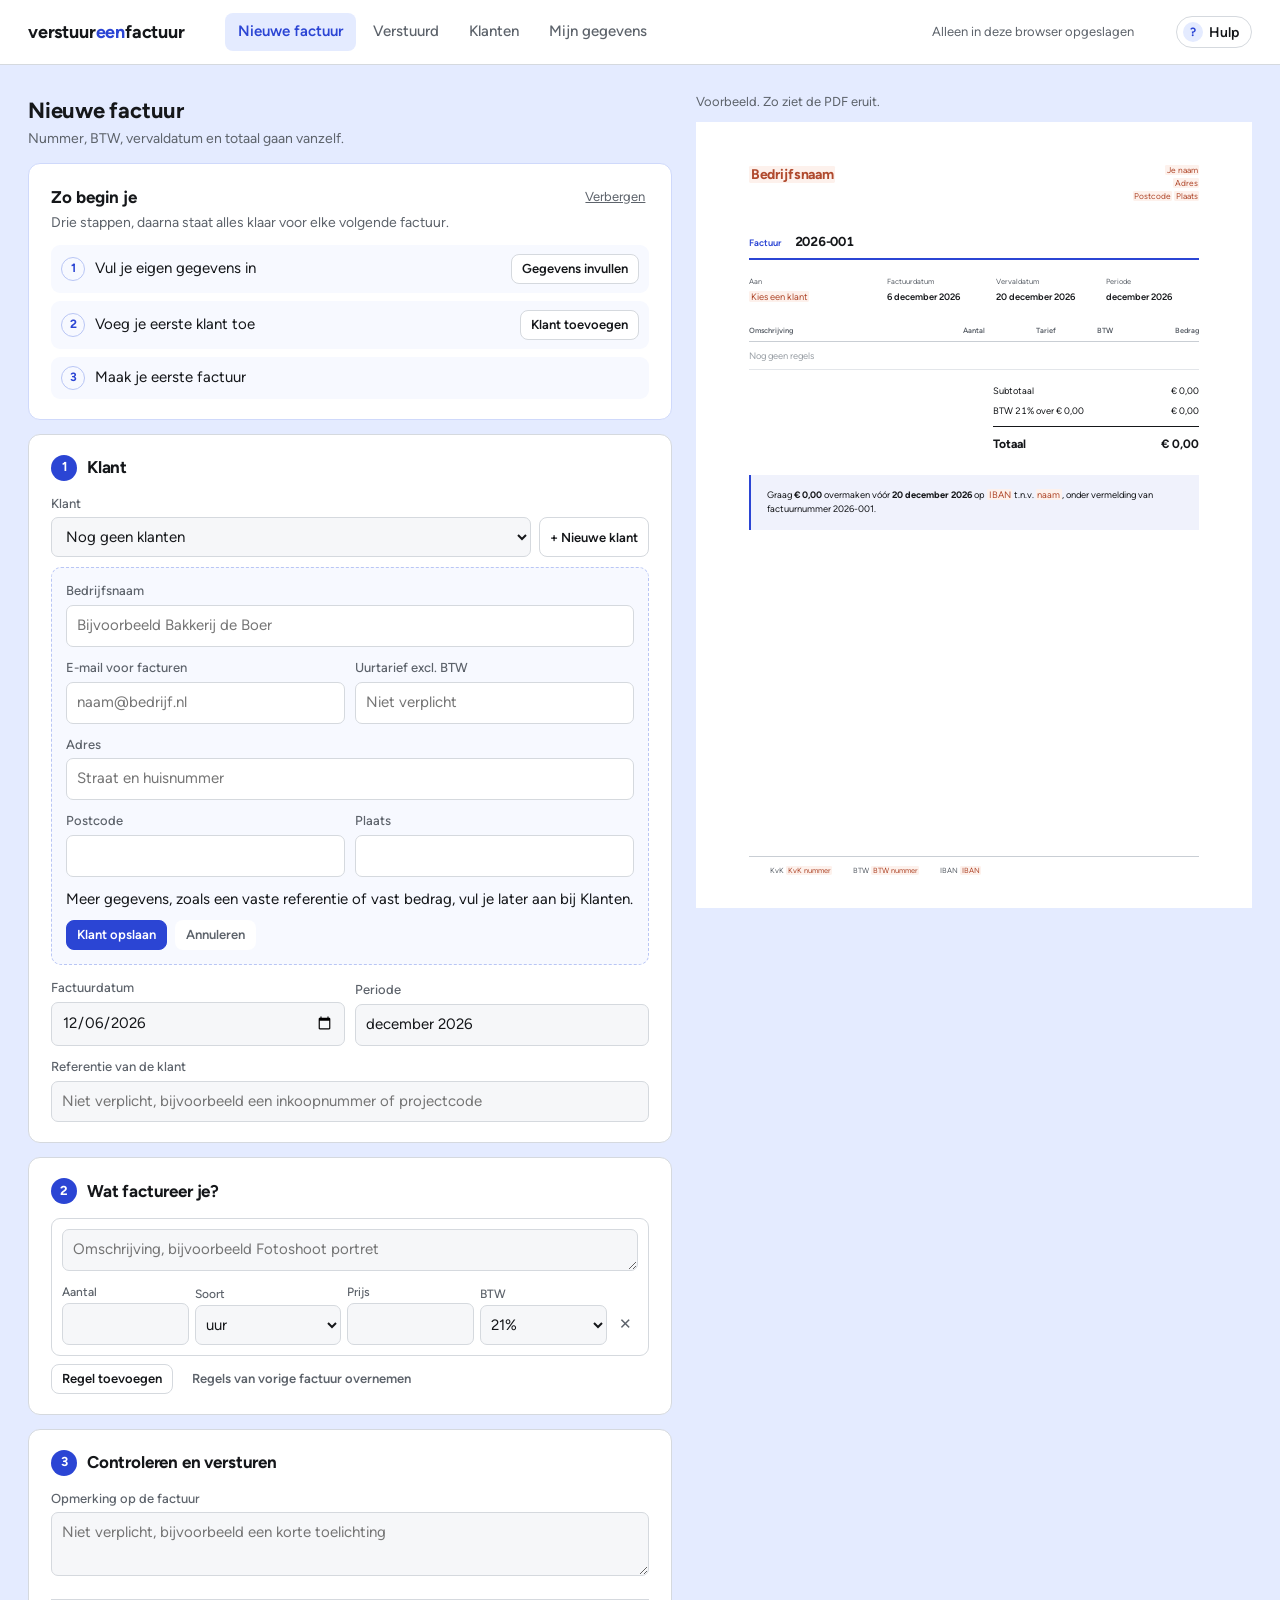
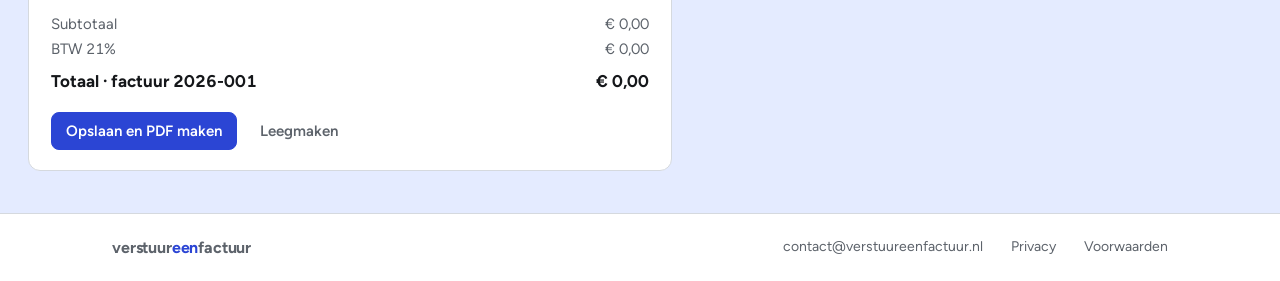
==== commit 54e2def6: "Tool: stappen, nieuwe klant bij de factuur, startlijstje en hulp * Nieuwe factuur in drie genummerde" ====
--- a/maken.html
+++ b/maken.html
@@ -34,11 +34,54 @@
   .app-nav .wrap{flex-wrap:wrap;height:auto;padding:10px 16px;gap:8px}
   .app-nav .tabs{order:3;width:100%;overflow-x:auto}
   .app-nav .local{display:none}
+  .helpbtn{margin-left:auto}
 }
 
 /* Werkvlak */
 .work{display:grid;grid-template-columns:minmax(380px,520px) auto;justify-content:center;gap:40px;padding:28px;align-items:start}
 .panel{background:var(--panel);border-radius:12px;padding:22px;border:1px solid var(--line)}
+/* Nieuwe factuur: losse kaarten per stap */
+.stack .pagehead{margin:2px 0 14px}
+.stack .pagehead h2{font-size:22px;margin:0 0 2px;letter-spacing:-.01em}
+.stack .pagehead .hint{margin:0;color:var(--muted);font-size:14px}
+.card{background:var(--panel);border:1px solid var(--line);border-radius:12px;padding:20px 22px;margin-bottom:14px}
+.step-hd{display:flex;align-items:center;gap:10px;margin-bottom:14px}
+.step-hd .num{width:26px;height:26px;border-radius:50%;background:var(--accent);color:#fff;font-weight:700;font-size:13px;display:grid;place-items:center;flex:none}
+.step-hd b{font-size:17px;letter-spacing:-.01em}
+.klantkeuze{display:grid;grid-template-columns:1fr auto;gap:8px}
+.newk{border:1.5px dashed #b9c6f5;background:#f7f9ff;border-radius:10px;padding:14px;margin:-2px 0 14px}
+.newk input{background:#fff}
+.linkbtn{border:0;background:none;color:var(--muted);font:inherit;font-size:13px;cursor:pointer;padding:4px;text-decoration:underline}
+.linkbtn:hover{color:var(--ink)}
+/* Startlijstje */
+.startlist{border:1.5px solid #cfd9fb}
+.startlist .sl-hd{display:flex;justify-content:space-between;align-items:center}
+.startlist .sl-hd b{font-size:17px}
+.startlist .hint{margin:2px 0 12px;color:var(--muted);font-size:14px}
+.startlist ol{list-style:none;margin:0;padding:0;display:grid;gap:8px}
+.startlist li{display:flex;align-items:center;gap:10px;background:#f7f9ff;border-radius:9px;padding:9px 10px}
+.startlist li .n{width:24px;height:24px;border-radius:50%;border:1.5px solid #b9c6f5;display:grid;place-items:center;font-weight:700;font-size:12px;color:var(--accent);flex:none}
+.startlist li .btn{margin-left:auto}
+.startlist li.done .n{background:var(--ok);border-color:var(--ok);color:#fff}
+.startlist li.done .t{text-decoration:line-through;color:var(--muted)}
+.startlist li.done .btn{display:none}
+/* Hulp */
+.helpbtn{display:inline-flex;align-items:center;gap:6px;border:1px solid var(--line);border-radius:999px;padding:5px 12px 5px 6px;font:600 14px var(--font);background:#fff;color:var(--ink);cursor:pointer;margin-left:14px;white-space:nowrap}
+.helpbtn:hover{border-color:var(--ink)}
+.helpbtn i{width:20px;height:20px;border-radius:50%;background:var(--lb);color:var(--accent);display:grid;place-items:center;font-style:normal;font-weight:700;font-size:12px}
+dialog.help{margin:0 0 0 auto;height:100dvh;max-height:none;width:min(460px,100vw);border:0;padding:0;background:#fff;box-shadow:-20px 0 60px rgba(20,30,50,.18);color:var(--ink)}
+dialog.help::backdrop{background:rgba(21,23,26,.35)}
+.help-hd{display:flex;justify-content:space-between;align-items:center;padding:18px 22px;border-bottom:1px solid var(--line);position:sticky;top:0;background:#fff}
+.help-hd h2{margin:0;font-size:20px}
+.help-body{padding:6px 22px 28px}
+.help-body details{border-bottom:1px solid var(--line)}
+.help-body summary{cursor:pointer;font-weight:600;padding:14px 0;list-style:none;position:relative;padding-right:24px}
+.help-body summary::-webkit-details-marker{display:none}
+.help-body summary::after{content:"+";position:absolute;right:2px;top:10px;font-size:20px;font-weight:400;color:var(--muted)}
+.help-body details[open] summary::after{content:"−"}
+.help-body details p{margin:0 0 16px;color:#2f343a;font-size:15px}
+.help-more{color:var(--muted);font-size:14px;margin-top:18px}
+.help-more a{color:var(--accent)}
 .panel h2{font-size:19px;margin:0 0 4px;letter-spacing:-.01em}
 .panel p.hint{margin:0 0 18px;color:var(--muted);font-size:14px}
 .panel h3{font-size:14px;margin:22px 0 10px;color:var(--muted);font-weight:600}
@@ -141,7 +184,8 @@
   .sheet{zoom:.7}
 }
 @media (max-width:980px){
-  .work{grid-template-columns:1fr;padding:16px}
+  .work{grid-template-columns:minmax(0,1fr);padding:16px}
+  .work > section{min-width:0}
   .stage{position:static}
   .sheet{zoom:.5}
 }
@@ -149,7 +193,7 @@
 @media print{
   @page{size:A4;margin:0}   /* geen marge: dan zet de browser er geen eigen kop/voettekst in */
   body{background:#fff}
-  .app-nav,.mobile-note,.site-foot,.panel,.stage .cap{display:none!important}
+  .app-nav,.mobile-note,.site-foot,.panel,.stack,dialog,.stage .cap{display:none!important}
   .work{display:block;padding:0}
   .stage{position:static}
   .sheet{zoom:1}
@@ -170,44 +214,96 @@
     <button role="tab" data-tab="ik">Mijn gegevens</button>
   </nav>
   <span class="local">Alleen in deze browser opgeslagen</span>
+  <button class="helpbtn" type="button" id="help-open"><i>?</i>Hulp</button>
   </div>
 </header>
+
+<dialog class="help" id="help" aria-labelledby="help-title">
+  <div class="help-hd"><h2 id="help-title">Hulp</h2><button class="linkbtn" type="button" id="help-close" aria-label="Hulp sluiten">Sluiten</button></div>
+  <div class="help-body">
+    <details open><summary>Hoe begin ik?</summary><p>Vul eerst bij <b>Mijn gegevens</b> je bedrijfsnaam, adres, KvK nummer, BTW nummer en IBAN in. Voeg daarna een klant toe, bij <b>Klanten</b> of direct bij een nieuwe factuur met <b>+ Nieuwe klant</b>. Dat doe je één keer. Daarna vul je per factuur alleen nog de regels in.</p></details>
+    <details><summary>Hoe maak ik een factuur?</summary><p>Kies bij <b>Nieuwe factuur</b> de klant, vul bij stap 2 wat je factureert in, en klik bij stap 3 op <b>Opslaan en PDF maken</b>. Factuurnummer, BTW, vervaldatum en totaal rekent de tool zelf uit. Rechts zie je meteen hoe de factuur eruitziet.</p></details>
+    <details><summary>Hoe bewaar ik de factuur als PDF?</summary><p>Na het opslaan opent het printvenster van je browser. Kies daar als printer <b>Opslaan als PDF</b>. Zie je bovenaan of onderaan een adres of datum staan? Zet dan bij <b>Meer instellingen</b> het vinkje bij <b>Kop- en voetteksten</b> uit.</p></details>
+    <details><summary>Hoe mail ik de factuur?</summary><p>Ga naar <b>Verstuurd</b>, klik op de factuur en dan op <b>Mail opstellen</b>. Je mailprogramma of Gmail opent met het adres, het onderwerp en de tekst al ingevuld. Sleep de PDF erin en verstuur. Onderwerp, tekst en mailprogramma stel je in bij <b>Mijn gegevens</b>.</p></details>
+    <details><summary>Ik werk met een vast bedrag, geen uren</summary><p>Zet bij een factuurregel <b>Soort</b> op <b>vast</b> en vul alleen het bedrag in. Werk je bij een klant altijd zo, zet dan bij <b>Klanten</b> de werkwijze op <b>Vast bedrag per maand</b>.</p></details>
+    <details><summary>Hoe stel ik het factuurnummer in?</summary><p>Bij <b>Mijn gegevens</b> onder Factuurnummer. Zet <b>Volgende nummer</b> op het nummer na je laatste factuur. Letters en punten mogen in het begin, bijvoorbeeld 2026.A0001.</p></details>
+    <details><summary>Wat is de QR code op de factuur?</summary><p>Je klant scant de code met de bankapp en de overboeking staat klaar, met het bedrag en het factuurnummer. Niet elke bankapp ondersteunt deze code. Je kunt hem uitzetten bij <b>Mijn gegevens</b>.</p></details>
+    <details><summary>Waar staan mijn gegevens?</summary><p>Alleen in de opslag van deze browser, op deze computer. Ze worden nergens naartoe gestuurd. Gebruik je een andere browser of computer, dan begin je daar leeg. Wis je je browsergegevens, dan zijn ze weg.</p></details>
+    <details><summary>Hoe maak ik een back-up?</summary><p>Bij <b>Mijn gegevens</b>, helemaal onderaan: <b>Back-up downloaden</b>. Bewaar het bestand op een veilige plek, bijvoorbeeld in je cloudopslag. Met <b>Back-up terugzetten</b> haal je alles terug, ook op een andere computer.</p></details>
+    <p class="help-more">Staat je vraag er niet bij? Mail naar <a href="mailto:contact@verstuureenfactuur.nl">contact@verstuureenfactuur.nl</a>.</p>
+  </div>
+</dialog>
 <div class="mobile-note" id="mobile-note" hidden><span>Dit werkt het best op een computer. Op een telefoon kan het ook, maar het is minder handig.</span><button type="button" id="mobile-ok">Oké</button></div>
 
 <main class="work">
   <section>
     <!-- Nieuwe factuur -->
-    <div class="panel view" id="v-nieuw">
-      <h2>Nieuwe factuur</h2>
-      <p class="hint">Vul de regels in. Nummer, BTW, vervaldatum en totaal gaan vanzelf.</p>
-      <div class="note" id="firstrun" hidden>Vul eerst je gegevens en een klant in. Daarna staan ze er elke maand al.</div>
-
-      <div class="f">
-        <label for="d-klant">Klant</label>
-        <select id="d-klant"></select>
-      </div>
-      <div class="row">
-        <div class="f"><label for="d-datum">Factuurdatum</label><input id="d-datum" type="date"></div>
-        <div class="f"><label for="d-periode">Periode</label><input id="d-periode" placeholder="oktober 2026"></div>
-      </div>
-      <div class="f"><label for="d-ref">Referentie van de klant</label><input id="d-ref" placeholder="Niet verplicht, bijvoorbeeld een inkoopnummer of projectcode"></div>
-
-      <h3>Regels</h3>
-      <div id="lines"></div>
-      <div class="actions" style="margin-top:4px">
-        <button class="btn small" id="addline">Regel toevoegen</button>
-        <button class="btn small quiet" id="copylast">Regels van vorige factuur overnemen</button>
-      </div>
-
-      <h3>Opmerking op de factuur</h3>
-      <textarea id="d-notitie" rows="2" placeholder="Niet verplicht, bijvoorbeeld een korte toelichting"></textarea>
-
-      <div class="sum" id="sum"></div>
-
-      <div class="actions">
-        <button class="btn primary" id="finish">Opslaan en PDF maken</button>
-        <button class="btn quiet" id="reset">Leegmaken</button>
-      </div>
+    <div class="view stack" id="v-nieuw">
+      <div class="pagehead">
+        <h2>Nieuwe factuur</h2>
+        <p class="hint">Nummer, BTW, vervaldatum en totaal gaan vanzelf.</p>
+      </div>
+
+      <!-- Startlijstje voor nieuwe gebruikers -->
+      <div class="card startlist" id="startlist" hidden>
+        <div class="sl-hd"><b>Zo begin je</b><button class="linkbtn" id="sl-hide" type="button">Verbergen</button></div>
+        <p class="hint">Drie stappen, daarna staat alles klaar voor elke volgende factuur.</p>
+        <ol>
+          <li id="sl-1"><span class="n">1</span><span class="t">Vul je eigen gegevens in</span><button class="btn small" type="button" data-go="ik">Gegevens invullen</button></li>
+          <li id="sl-2"><span class="n">2</span><span class="t">Voeg je eerste klant toe</span><button class="btn small" type="button" id="sl-klant">Klant toevoegen</button></li>
+          <li id="sl-3"><span class="n">3</span><span class="t">Maak je eerste factuur</span></li>
+        </ol>
+      </div>
+
+      <section class="card step">
+        <div class="step-hd"><span class="num">1</span><b>Klant</b></div>
+        <div class="f">
+          <label for="d-klant">Klant</label>
+          <div class="klantkeuze"><select id="d-klant"></select><button class="btn small" type="button" id="nk-open">+ Nieuwe klant</button></div>
+        </div>
+        <div class="newk" id="newk" hidden>
+          <div class="f"><label for="nk-naam">Bedrijfsnaam</label><input id="nk-naam" placeholder="Bijvoorbeeld Bakkerij de Boer"></div>
+          <div class="row">
+            <div class="f"><label for="nk-email">E-mail voor facturen</label><input id="nk-email" type="email" placeholder="naam@bedrijf.nl"></div>
+            <div class="f"><label for="nk-tarief">Uurtarief excl. BTW</label><input id="nk-tarief" inputmode="decimal" placeholder="Niet verplicht"></div>
+          </div>
+          <div class="f"><label for="nk-adres">Adres</label><input id="nk-adres" placeholder="Straat en huisnummer"></div>
+          <div class="row">
+            <div class="f"><label for="nk-postcode">Postcode</label><input id="nk-postcode"></div>
+            <div class="f"><label for="nk-plaats">Plaats</label><input id="nk-plaats"></div>
+          </div>
+          <p class="hint" style="margin:0 0 10px">Meer gegevens, zoals een vaste referentie of vast bedrag, vul je later aan bij Klanten.</p>
+          <div class="actions" style="margin-top:0">
+            <button class="btn primary small" type="button" id="nk-save">Klant opslaan</button>
+            <button class="btn quiet small" type="button" id="nk-cancel">Annuleren</button>
+          </div>
+        </div>
+        <div class="row">
+          <div class="f"><label for="d-datum">Factuurdatum</label><input id="d-datum" type="date"></div>
+          <div class="f"><label for="d-periode">Periode</label><input id="d-periode" placeholder="oktober 2026"></div>
+        </div>
+        <div class="f" style="margin-bottom:0"><label for="d-ref">Referentie van de klant</label><input id="d-ref" placeholder="Niet verplicht, bijvoorbeeld een inkoopnummer of projectcode"></div>
+      </section>
+
+      <section class="card step">
+        <div class="step-hd"><span class="num">2</span><b>Wat factureer je?</b></div>
+        <div id="lines"></div>
+        <div class="actions" style="margin-top:4px">
+          <button class="btn small" id="addline">Regel toevoegen</button>
+          <button class="btn small quiet" id="copylast">Regels van vorige factuur overnemen</button>
+        </div>
+      </section>
+
+      <section class="card step">
+        <div class="step-hd"><span class="num">3</span><b>Controleren en versturen</b></div>
+        <label for="d-notitie">Opmerking op de factuur</label>
+        <textarea id="d-notitie" rows="2" placeholder="Niet verplicht, bijvoorbeeld een korte toelichting"></textarea>
+        <div class="sum" id="sum"></div>
+        <div class="actions">
+          <button class="btn primary" id="finish">Opslaan en PDF maken</button>
+          <button class="btn quiet" id="reset">Leegmaken</button>
+        </div>
+      </section>
     </div>
 
     <!-- Archief -->
@@ -509,7 +605,17 @@
   $('#d-ref').value = S.draft.ref || '';
   $('#d-notitie').value = S.draft.notitie;
   renderLines(); renderSum();
-  $('#firstrun').hidden = !!(S.me.bedrijf && S.klanten.length);
+  renderStartlist();
+  if (!S.klanten.length && !editKlant) $('#newk').hidden = false;   // nog geen klanten: formulier staat meteen open
+}
+// Startlijstje: zichtbaar tot de eerste factuur, of tot iemand het verbergt
+function startHidden(){ try { return localStorage.getItem('start.verborgen') === '1'; } catch(e){ return false; } }
+function renderStartlist(){
+  const meKlaar = !!(S.me.bedrijf && S.me.kvk && S.me.iban);
+  $('#startlist').hidden = S.facturen.length > 0 || startHidden();
+  $('#sl-1').classList.toggle('done', meKlaar);
+  $('#sl-2').classList.toggle('done', S.klanten.length > 0);
+  $('#sl-3').classList.toggle('done', S.facturen.length > 0);
 }
 function renderArchief(){
   const list = [...S.facturen].reverse();
@@ -737,6 +843,34 @@
 try { if (!localStorage.getItem('melding.telefoon')) $('#mobile-note').hidden = false; } catch(e){ $('#mobile-note').hidden = false; }
 $('#mobile-ok').onclick = () => { $('#mobile-note').hidden = true; try { localStorage.setItem('melding.telefoon','1'); } catch(e){} };
 
+/* ===== Nieuwe klant direct bij de factuur ===== */
+const NK = ['naam','email','tarief','adres','postcode','plaats'];
+function openNieuweKlant(){ $('#newk').hidden = false; $('#nk-naam').focus(); }
+$('#nk-open').onclick = () => $('#newk').hidden ? openNieuweKlant() : ($('#newk').hidden = true);
+$('#nk-cancel').onclick = () => { NK.forEach(f => $('#nk-'+f).value = ''); $('#newk').hidden = true; };
+$('#nk-save').onclick = () => {
+  const d = Object.fromEntries(NK.map(f => [f, $('#nk-'+f).value.trim()]));
+  if (!d.naam) { $('#nk-naam').focus(); return alert('Vul de bedrijfsnaam van je klant in.'); }
+  const k = {id:uid(), contact:'', btw:'', ref:'', werkwijze:'uur', ...d};
+  S.klanten.push(k);
+  S.draft.klantId = k.id; S.draft.ref = '';
+  S.draft.regels.forEach(r => { if (r.eenheid === 'uur' && !num(r.prijs)) r.prijs = k.tarief; });
+  NK.forEach(f => $('#nk-'+f).value = '');
+  $('#newk').hidden = true;
+  save(); renderAll();
+};
+
+/* ===== Startlijstje ===== */
+$('#sl-hide').onclick = () => { try { localStorage.setItem('start.verborgen','1'); } catch(e){} $('#startlist').hidden = true; };
+$('#sl-klant').onclick = () => { showTab('nieuw'); openNieuweKlant(); };
+document.querySelectorAll('[data-go]').forEach(b => b.onclick = () => showTab(b.dataset.go));
+
+/* ===== Hulp ===== */
+const help = $('#help');
+$('#help-open').onclick = () => help.showModal();
+$('#help-close').onclick = () => help.close();
+help.addEventListener('click', e => { if (e.target === help) help.close(); });   // klik naast het paneel sluit het
+
 renderAll();
 </script>
 </body>
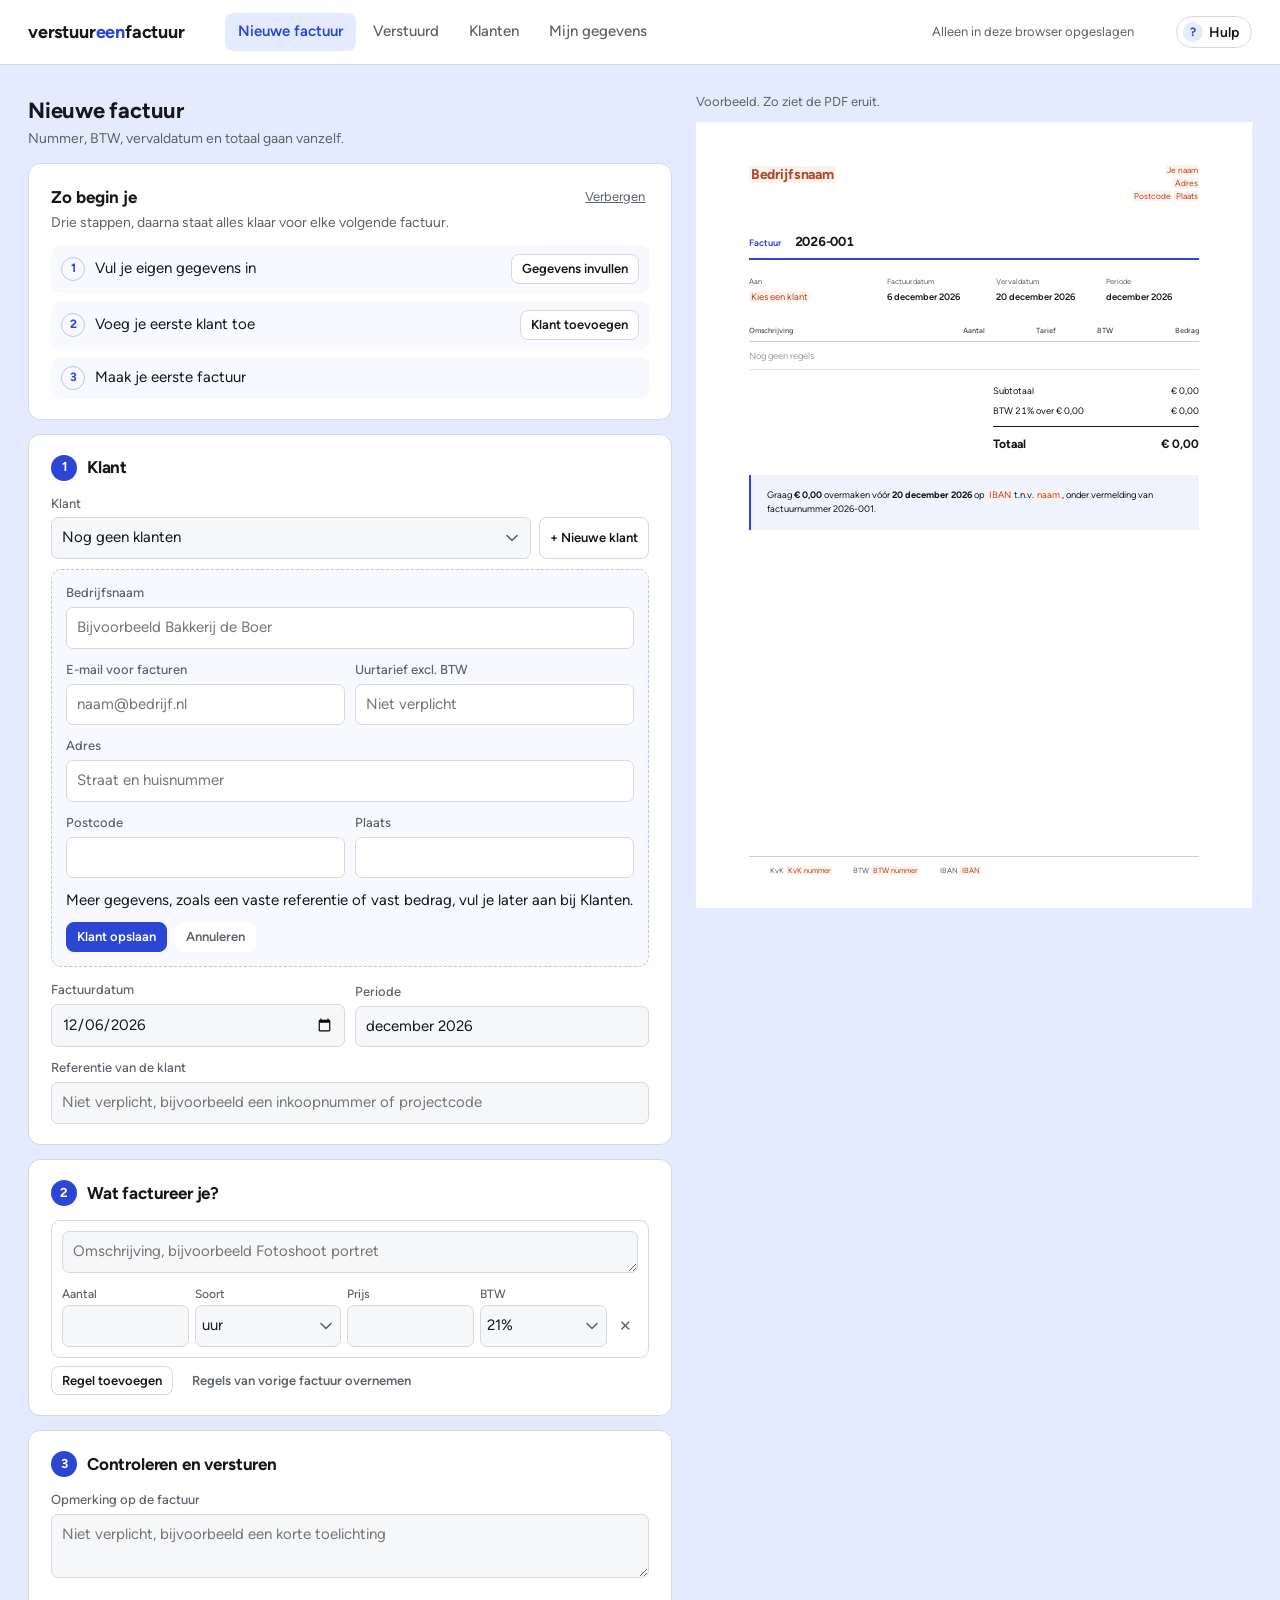
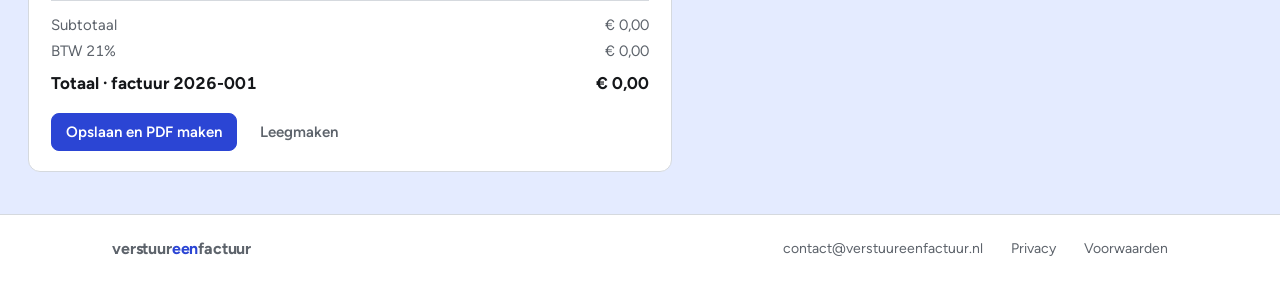
==== commit 7cf5cecb: "Keuzelijsten: eigen pijltje met ruimte tot de rand Co-Authored-By: Claude Opus 5.5 <noreply@anthropi" ====
--- a/maken.html
+++ b/maken.html
@@ -92,7 +92,11 @@
 .row{display:grid;gap:10px;grid-template-columns:1fr 1fr;align-items:end}
 .row3{display:grid;gap:10px;grid-template-columns:2fr 1fr;align-items:end}
 input,select,textarea{width:100%;padding:9px 10px;border:1px solid var(--line);border-radius:7px;background:var(--field)}
-input:focus,select:focus,textarea:focus{background:#fff;border-color:var(--accent);outline:none}
+input:focus,select:focus,textarea:focus{background-color:#fff;border-color:var(--accent);outline:none}
+/* Eigen pijltje in keuzelijsten, met ruimte tot de rand */
+select{-webkit-appearance:none;appearance:none;padding-right:34px;cursor:pointer;
+  background-image:url("data:image/svg+xml,%3Csvg xmlns='http://www.w3.org/2000/svg' width='12' height='8' viewBox='0 0 12 8'%3E%3Cpath d='M1 1.5l5 5 5-5' fill='none' stroke='%235d636b' stroke-width='1.6' stroke-linecap='round' stroke-linejoin='round'/%3E%3C/svg%3E");
+  background-repeat:no-repeat;background-position:right 12px center;background-size:12px 8px}
 textarea{resize:vertical;min-height:40px}
 input[type=color]{padding:2px;height:38px}
 
@@ -101,6 +105,7 @@
 .line .nums{display:grid;grid-template-columns:1fr 1.15fr 1fr 1fr auto;gap:6px;margin-top:6px;align-items:end}
 .line .nums label{font-size:12px;margin-bottom:2px}
 .line .nums select,.line .nums input{padding:9px 6px}
+.line .nums select{padding-right:24px;background-position:right 8px center}
 .del{border:0;background:none;color:var(--muted);cursor:pointer;padding:9px 6px;border-radius:6px}
 .del:hover{color:var(--warn);background:#fbeeeb}
 
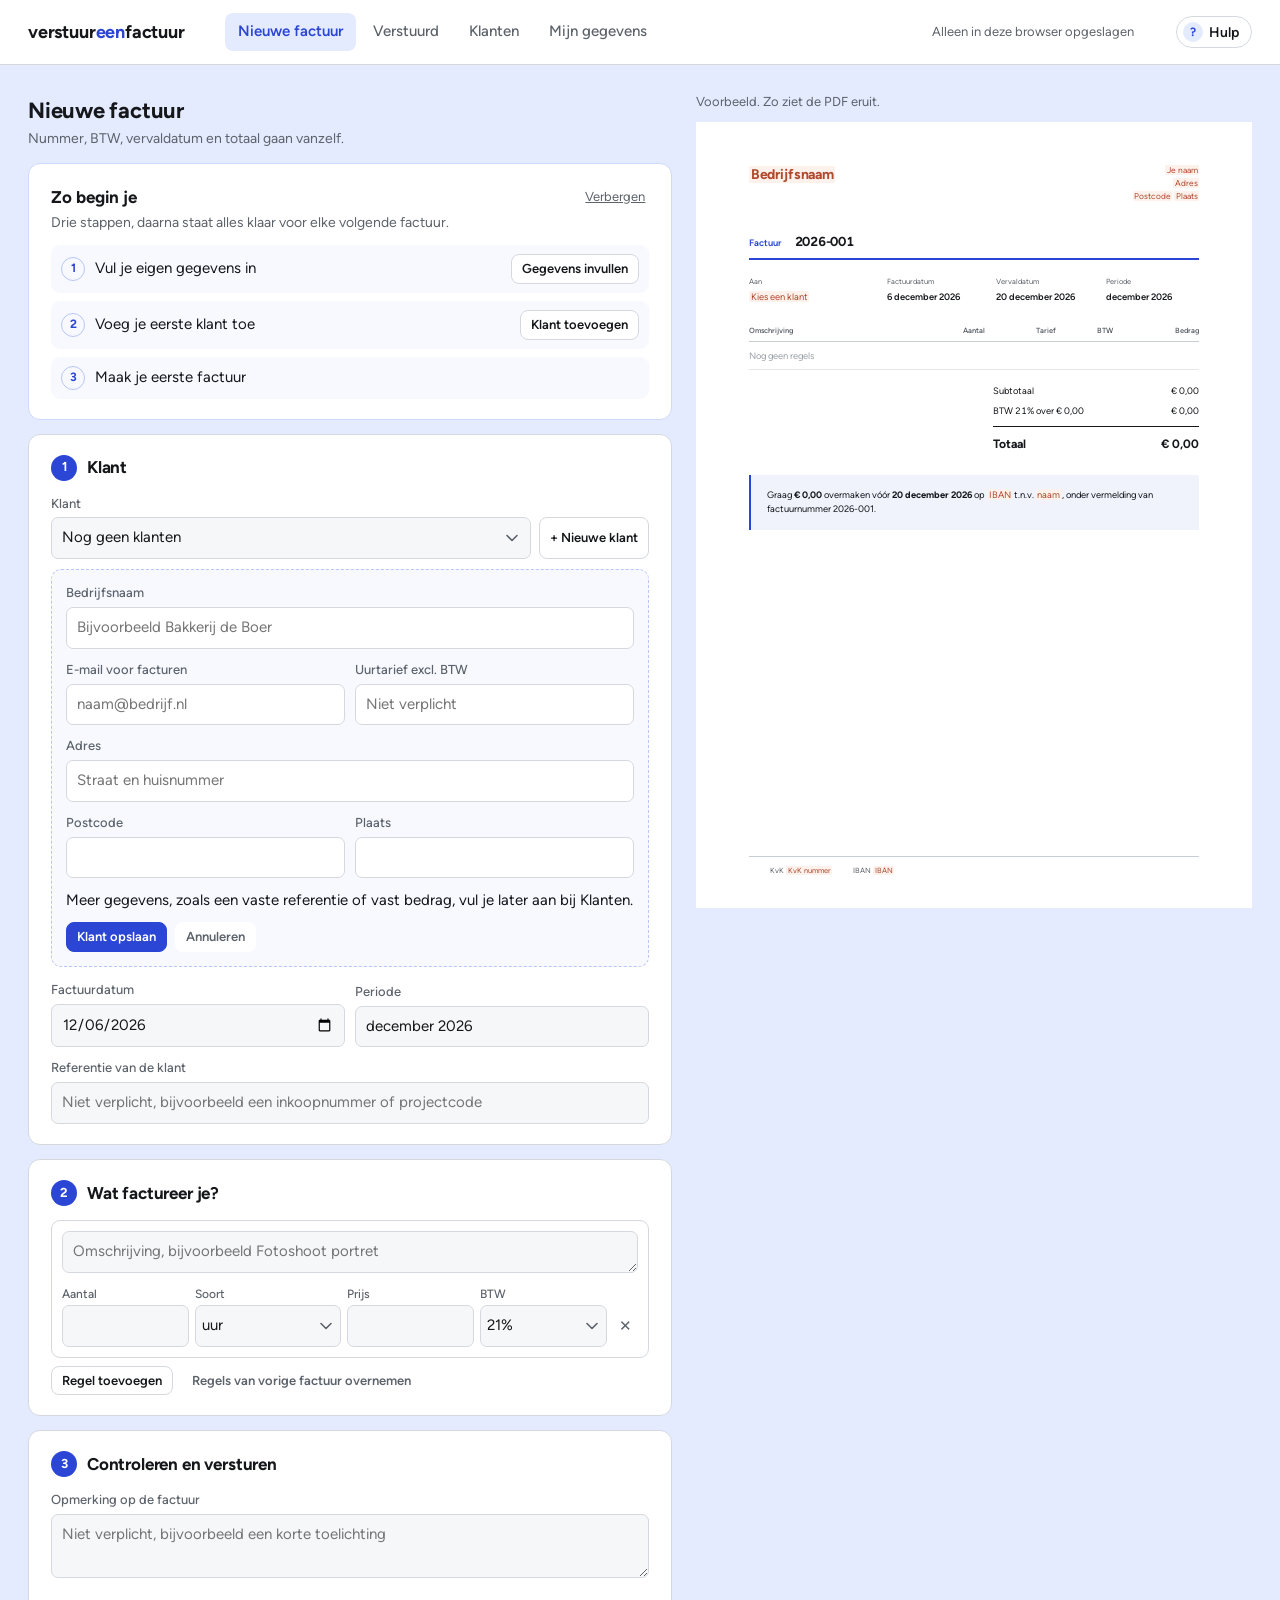
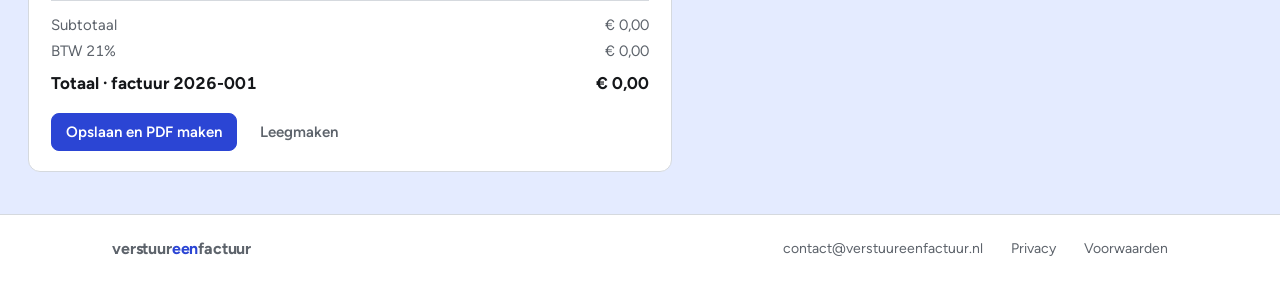
==== commit 328c946b: "Startroute: opslaan en verder, verplichte velden en terug naar factuur * Mijn gegevens: knop Opslaan" ====
--- a/maken.html
+++ b/maken.html
@@ -51,6 +51,17 @@
 .klantkeuze{display:grid;grid-template-columns:1fr auto;gap:8px}
 .newk{border:1.5px dashed #b9c6f5;background:#f7f9ff;border-radius:10px;padding:14px;margin:-2px 0 14px}
 .newk input{background:#fff}
+.req{color:var(--warn);font-weight:700}
+.autosave{display:flex;align-items:center;gap:7px;font-size:13px;color:var(--muted);margin:-8px 0 14px}
+.autosave .dot{width:8px;height:8px;border-radius:50%;background:var(--ok)}
+.note.warnnote{background:#fdf1ec;color:#8a2a17}
+input.invalid{border-color:var(--warn);background:#fff8f6}
+.savebar{display:flex;flex-wrap:wrap;align-items:center;gap:12px;margin:6px 0 4px;padding:14px 0 0;border-top:1px solid var(--line)}
+.savebar .hint{margin:0;color:var(--muted);font-size:13px}
+.startlist .miss{display:block;font-size:12px;color:var(--warn);margin-top:1px}
+.startlist .miss:empty{display:none}
+#k-saved{display:flex;align-items:center;gap:10px;flex-wrap:wrap}
+#k-saved[hidden]{display:none}
 .linkbtn{border:0;background:none;color:var(--muted);font:inherit;font-size:13px;cursor:pointer;padding:4px;text-decoration:underline}
 .linkbtn:hover{color:var(--ink)}
 /* Startlijstje */
@@ -254,7 +265,7 @@
         <div class="sl-hd"><b>Zo begin je</b><button class="linkbtn" id="sl-hide" type="button">Verbergen</button></div>
         <p class="hint">Drie stappen, daarna staat alles klaar voor elke volgende factuur.</p>
         <ol>
-          <li id="sl-1"><span class="n">1</span><span class="t">Vul je eigen gegevens in</span><button class="btn small" type="button" data-go="ik">Gegevens invullen</button></li>
+          <li id="sl-1"><span class="n">1</span><span class="t">Vul je eigen gegevens in<small class="miss" id="sl-miss"></small></span><button class="btn small" type="button" data-go="ik">Gegevens invullen</button></li>
           <li id="sl-2"><span class="n">2</span><span class="t">Voeg je eerste klant toe</span><button class="btn small" type="button" id="sl-klant">Klant toevoegen</button></li>
           <li id="sl-3"><span class="n">3</span><span class="t">Maak je eerste factuur</span></li>
         </ol>
@@ -329,6 +340,7 @@
     <div class="panel view" id="v-klanten" hidden>
       <h2>Klanten</h2>
       <p class="hint">Eén keer invullen. Werk je per uur, dan staat het tarief al klaar. Bij een vast bedrag vul je elke maand alleen het bedrag in.</p>
+      <div class="note ok" id="k-saved" hidden><span id="k-saved-txt"></span> <button class="btn small primary" type="button" id="k-tofactuur">Naar nieuwe factuur</button></div>
       <div id="klantlist"></div>
       <h3 id="k-kop">Nieuwe klant</h3>
       <form id="klantform" autocomplete="off">
@@ -357,25 +369,31 @@
     <!-- Mijn gegevens -->
     <div class="panel view" id="v-ik" hidden>
       <h2>Mijn gegevens</h2>
-      <p class="hint">Staat onderaan en bovenaan elke factuur. Wordt automatisch bewaard.</p>
-      <div class="f"><label for="m-bedrijf">Bedrijfsnaam</label><input id="m-bedrijf" data-me="bedrijf"></div>
+      <p class="hint">Staat bovenaan en onderaan elke factuur. Velden met <span class="req">*</span> zijn verplicht.</p>
+      <p class="autosave"><span class="dot"></span>Wordt automatisch bewaard</p>
+      <div class="note warnnote" id="me-missing" hidden></div>
+      <div class="f"><label for="m-bedrijf">Bedrijfsnaam <span class="req" aria-hidden="true">*</span></label><input id="m-bedrijf" data-me="bedrijf"></div>
       <div class="f"><label for="m-naam">Je naam</label><input id="m-naam" data-me="naam"></div>
-      <div class="f"><label for="m-adres">Adres</label><input id="m-adres" data-me="adres"></div>
+      <div class="f"><label for="m-adres">Adres <span class="req" aria-hidden="true">*</span></label><input id="m-adres" data-me="adres"></div>
       <div class="row">
-        <div class="f"><label for="m-postcode">Postcode</label><input id="m-postcode" data-me="postcode"></div>
-        <div class="f"><label for="m-plaats">Plaats</label><input id="m-plaats" data-me="plaats"></div>
+        <div class="f"><label for="m-postcode">Postcode <span class="req" aria-hidden="true">*</span></label><input id="m-postcode" data-me="postcode"></div>
+        <div class="f"><label for="m-plaats">Plaats <span class="req" aria-hidden="true">*</span></label><input id="m-plaats" data-me="plaats"></div>
       </div>
       <div class="row">
         <div class="f"><label for="m-email">E-mail</label><input id="m-email" data-me="email"></div>
         <div class="f"><label for="m-tel">Telefoon</label><input id="m-tel" data-me="tel"></div>
       </div>
       <div class="row">
-        <div class="f"><label for="m-kvk">KvK nummer</label><input id="m-kvk" data-me="kvk"></div>
+        <div class="f"><label for="m-kvk">KvK nummer <span class="req" aria-hidden="true">*</span></label><input id="m-kvk" data-me="kvk"></div>
         <div class="f"><label for="m-btw">BTW nummer</label><input id="m-btw" data-me="btw" placeholder="NL000000000B01"></div>
       </div>
       <div class="row3">
-        <div class="f"><label for="m-iban">IBAN</label><input id="m-iban" data-me="iban"></div>
+        <div class="f"><label for="m-iban">IBAN <span class="req" aria-hidden="true">*</span></label><input id="m-iban" data-me="iban"></div>
         <div class="f"><label for="m-tnv">T.n.v.</label><input id="m-tnv" data-me="tnv"></div>
+      </div>
+      <div class="savebar">
+        <button class="btn primary" type="button" data-save-me>Opslaan en verder</button>
+        <span class="hint">De instellingen hieronder kun je later nog aanpassen.</span>
       </div>
 
       <h3>Factuurnummer</h3>
@@ -416,6 +434,9 @@
       <div class="actions" style="margin-top:0">
         <button class="btn" id="b-export">Back-up downloaden</button>
         <label class="btn" style="margin:0;color:var(--ink)">Back-up terugzetten<input id="b-import" type="file" accept="application/json" hidden></label>
+      </div>
+      <div class="savebar" style="margin-top:26px">
+        <button class="btn primary" type="button" data-save-me>Opslaan en verder</button>
       </div>
     </div>
   </section>
@@ -571,7 +592,7 @@
     <div class="foot">
       <span><b>${esc(me.bedrijf)}</b></span>
       <span>KvK ${ph(me.kvk,'KvK nummer')}</span>
-      <span>BTW ${ph(me.btw,'BTW nummer')}</span>
+      ${me.btw ? `<span>BTW ${esc(me.btw)}</span>` : ''}
       <span>IBAN ${ph(me.iban,'IBAN')}</span>
     </div>
     </div>
@@ -614,9 +635,12 @@
   if (!S.klanten.length && !editKlant) $('#newk').hidden = false;   // nog geen klanten: formulier staat meteen open
 }
 // Startlijstje: zichtbaar tot de eerste factuur, of tot iemand het verbergt
+const ME_VERPLICHT = [['bedrijf','bedrijfsnaam'],['adres','adres'],['postcode','postcode'],['plaats','plaats'],['kvk','KvK nummer'],['iban','IBAN']];
+const meOntbreekt = () => ME_VERPLICHT.filter(([f]) => !String(S.me[f]||'').trim());
 function startHidden(){ try { return localStorage.getItem('start.verborgen') === '1'; } catch(e){ return false; } }
 function renderStartlist(){
-  const meKlaar = !!(S.me.bedrijf && S.me.kvk && S.me.iban);
+  const mis = meOntbreekt(), meKlaar = !mis.length;
+  $('#sl-miss').textContent = (!meKlaar && mis.length < ME_VERPLICHT.length) ? 'Nog nodig: ' + mis.map(m => m[1]).join(', ') : '';
   $('#startlist').hidden = S.facturen.length > 0 || startHidden();
   $('#sl-1').classList.toggle('done', meKlaar);
   $('#sl-2').classList.toggle('done', S.klanten.length > 0);
@@ -708,7 +732,6 @@
   if (!inv.klant) m.push('een klant');
   if (!S.me.bedrijf) m.push('je bedrijfsnaam');
   if (!S.me.kvk) m.push('je KvK nummer');
-  if (!S.me.btw) m.push('je BTW nummer');
   if (!S.me.iban) m.push('je IBAN');
   if (!inv.regels.some(r => r.oms && qty(r) && num(r.prijs))) m.push('minstens één regel met omschrijving, aantal en bedrag');
   return m;
@@ -797,7 +820,15 @@
   const data = Object.fromEntries(KF.map(f => [f, $('#k-'+f).value.trim()]));
   if (editKlant){ Object.assign(klant(editKlant), data); if (S.draft.klantId === editKlant && !S.draft.ref) S.draft.ref = data.ref; }
   else { const k = {id:uid(), ...data}; S.klanten.push(k); if (!S.draft.klantId){ S.draft.klantId = k.id; S.draft.ref = k.ref; S.draft.regels.forEach(r => { if (!r.prijs) r.prijs = k.tarief; }); } }
+  const opgeslagen = editKlant ? klant(editKlant) : S.klanten[S.klanten.length-1];
   editKlant = null; fillKlantForm(null); save(); renderAll();
+  $('#k-saved-txt').textContent = `${opgeslagen.naam} is opgeslagen.`;
+  $('#k-saved').hidden = false; $('#k-tofactuur').dataset.k = opgeslagen.id;
+};
+$('#k-tofactuur').onclick = e => {
+  S.draft.klantId = e.target.dataset.k; S.draft.ref = klant(S.draft.klantId)?.ref || '';
+  S.draft.regels = S.draft.regels.map(r => (r.oms || num(r.aantal)) ? r : blankLine());
+  $('#k-saved').hidden = true; save(); showTab('nieuw');
 };
 $('#k-cancel').onclick = () => { editKlant = null; fillKlantForm(null); renderKlanten(); };
 $('#k-del').onclick = () => {
@@ -865,6 +896,23 @@
   save(); renderAll();
 };
 
+/* ===== Mijn gegevens: opslaan en verder ===== */
+document.querySelectorAll('[data-save-me]').forEach(b => b.onclick = () => {
+  const mis = meOntbreekt();
+  ME_VERPLICHT.forEach(([f]) => $('#m-'+f).classList.toggle('invalid', mis.some(m => m[0] === f)));
+  if (mis.length){
+    const n = $('#me-missing'); n.hidden = false;
+    n.textContent = 'Nog nodig: ' + mis.map(m => m[1]).join(', ') + '.';
+    $('#m-'+mis[0][0]).focus();
+    return;
+  }
+  $('#me-missing').hidden = true;
+  save(); showTab('nieuw'); window.scrollTo({top:0});
+});
+document.querySelectorAll('[data-me]').forEach(el => el.addEventListener('input', () => {
+  if (el.classList.contains('invalid') && el.value.trim()) el.classList.remove('invalid');
+}));
+
 /* ===== Startlijstje ===== */
 $('#sl-hide').onclick = () => { try { localStorage.setItem('start.verborgen','1'); } catch(e){} $('#startlist').hidden = true; };
 $('#sl-klant').onclick = () => { showTab('nieuw'); openNieuweKlant(); };
